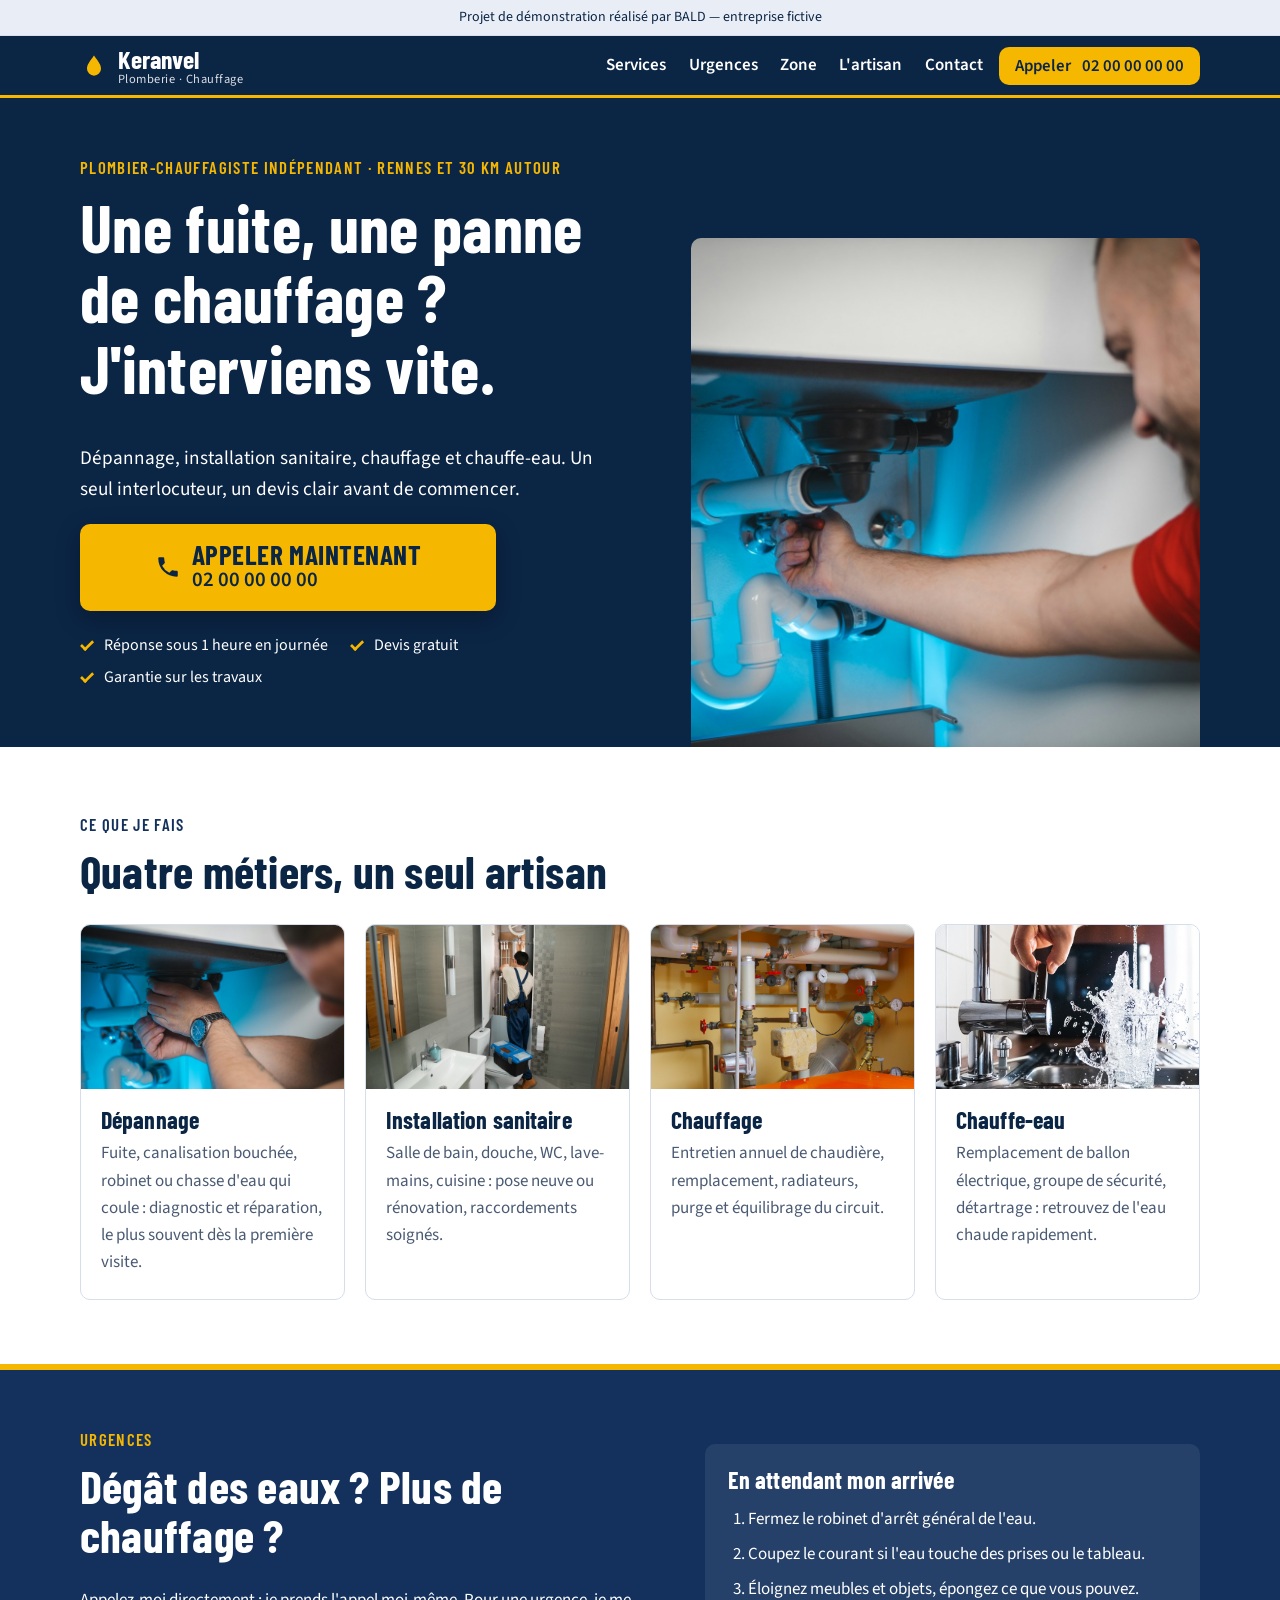
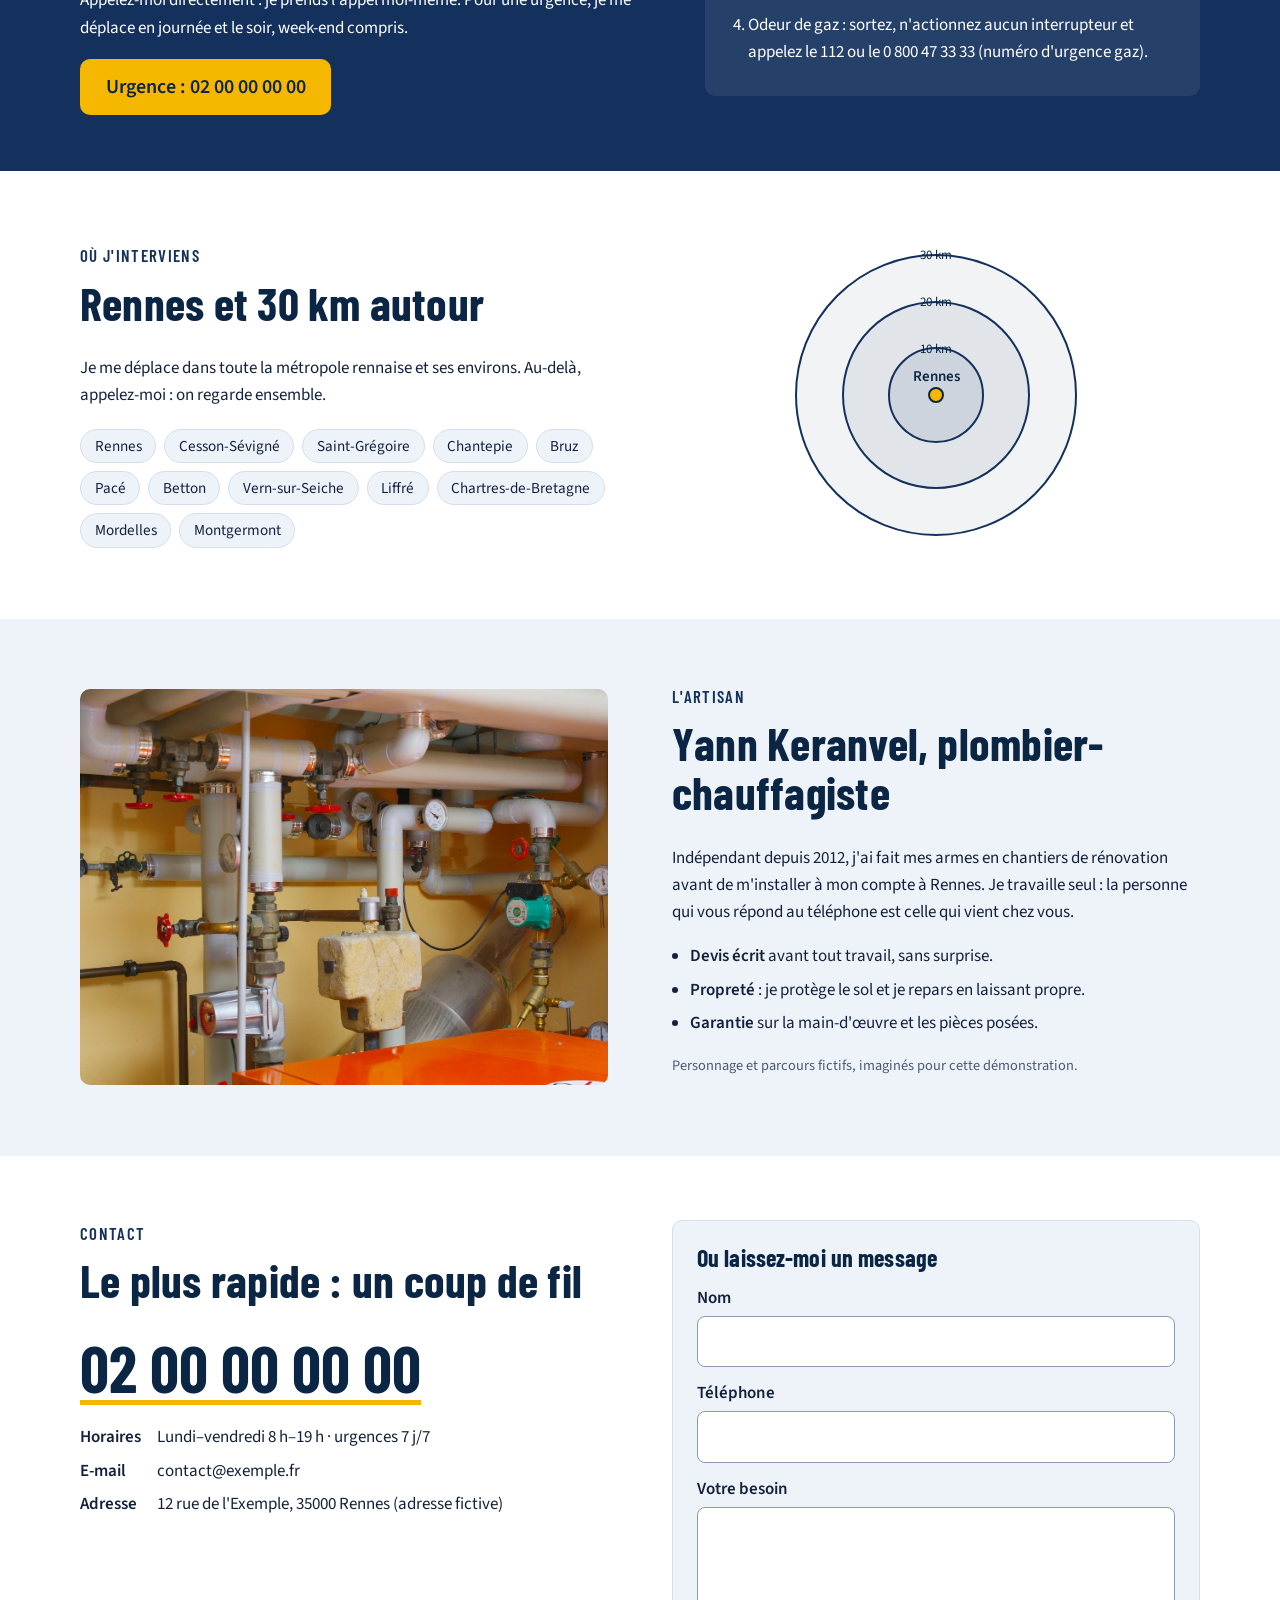
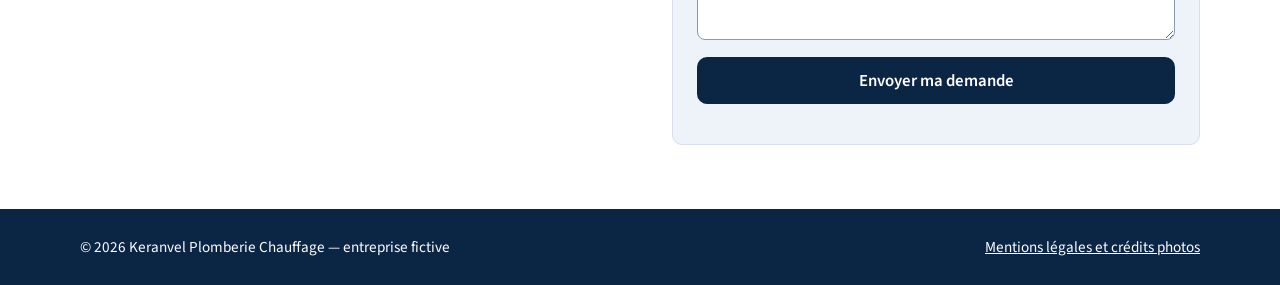
==== index.html @ 7578f1aa "Structure du site vitrine : page unique, mentions légales, CLAUDE.md Co-Authored-By: Claude Sonnet 5" ====
<!doctype html>
<html lang="fr">
<head>
  <meta charset="utf-8">
  <meta name="viewport" content="width=device-width, initial-scale=1">
  <title>Keranvel Plomberie Chauffage — Plombier à Rennes (site de démonstration)</title>
  <meta name="description" content="Démonstration : site vitrine d'un plombier-chauffagiste indépendant à Rennes et dans un rayon de 30 km. Entreprise fictive.">
  <meta name="robots" content="noindex, nofollow">
  <meta name="theme-color" content="#0b2545">
  <link rel="icon" href="data:image/svg+xml,%3Csvg xmlns='http://www.w3.org/2000/svg' viewBox='0 0 32 32'%3E%3Crect width='32' height='32' rx='6' fill='%230b2545'/%3E%3Cpath d='M16 6c4 6 7 9 7 13a7 7 0 0 1-14 0c0-4 3-7 7-13z' fill='%23f5b700'/%3E%3C/svg%3E">
  <link rel="preload" href="fonts/BarlowCondensed-700.woff2" as="font" type="font/woff2" crossorigin>
  <link rel="stylesheet" href="css/style.css">
</head>
<body>
  <a class="skip" href="#contenu">Aller au contenu</a>
  <div class="demo-banner" role="note">Projet de démonstration réalisé par BALD — entreprise fictive</div>

  <header class="site-header">
    <div class="wrap header-in">
      <a class="brand" href="#top" aria-label="Keranvel Plomberie Chauffage, accueil">
        <svg width="28" height="28" viewBox="0 0 32 32" aria-hidden="true"><path d="M16 4c5 7 8 10.500 8 15a8 8 0 0 1-16 0c0-4.500 3-8 8-15z" fill="#f5b700"/></svg>
        <span>Keranvel <small>Plomberie · Chauffage</small></span>
      </a>
      <nav aria-label="Navigation principale" class="nav">
        <a href="#services">Services</a>
        <a href="#urgences">Urgences</a>
        <a href="#zone">Zone</a>
        <a href="#artisan">L'artisan</a>
        <a href="#contact">Contact</a>
      </nav>
      <a class="btn btn-call btn-sm" href="tel:+33200000000">Appeler <span class="hide-sm">02 00 00 00 00</span></a>
    </div>
  </header>

  <main id="contenu">
    <section class="hero" id="top">
      <div class="wrap hero-in">
        <div class="hero-text">
          <p class="eyebrow">Plombier-chauffagiste indépendant · Rennes et 30 km autour</p>
          <h1>Une fuite, une panne de chauffage ? J'interviens vite.</h1>
          <p class="lead">Dépannage, installation sanitaire, chauffage et chauffe-eau. Un seul interlocuteur, un devis clair avant de commencer.</p>
          <a class="btn btn-call btn-xl" href="tel:+33200000000">
            <svg width="26" height="26" viewBox="0 0 24 24" aria-hidden="true"><path fill="currentColor" d="M6.600 10.800a15 15 0 0 0 6.600 6.600l2.200-2.200a1 1 0 0 1 1-.25 11.400 11.400 0 0 0 3.600.57 1 1 0 0 1 1 1V20a1 1 0 0 1-1 1A17 17 0 0 1 3 4a1 1 0 0 1 1-1h3.500a1 1 0 0 1 1 1c0 1.250.2 2.450.57 3.600a1 1 0 0 1-.25 1z"/></svg>
            <span><strong>Appeler maintenant</strong><em>02 00 00 00 00</em></span>
          </a>
          <ul class="ticks">
            <li>Réponse sous 1 heure en journée</li>
            <li>Devis gratuit</li>
            <li>Garantie sur les travaux</li>
          </ul>
        </div>
        <figure class="hero-img">
          <img src="img/siphon.jpg" width="1400" height="1050" alt="Plombier en train de resserrer le siphon d'un évier" fetchpriority="high">
        </figure>
      </div>
    </section>

    <section class="section" id="services" aria-labelledby="t-services">
      <div class="wrap">
        <p class="eyebrow">Ce que je fais</p>
        <h2 id="t-services">Quatre métiers, un seul artisan</h2>
        <div class="cards">
          <article class="card">
            <img src="img/evier.jpg" width="1400" height="1050" loading="lazy" alt="Réparation sous un évier de cuisine">
            <div class="card-body">
              <h3>Dépannage</h3>
              <p>Fuite, canalisation bouchée, robinet ou chasse d'eau qui coule : diagnostic et réparation, le plus souvent dès la première visite.</p>
            </div>
          </article>
          <article class="card">
            <img src="img/salle-de-bain.jpg" width="1400" height="933" loading="lazy" alt="Plombier intervenant sur les arrivées d'eau d'une salle de bain">
            <div class="card-body">
              <h3>Installation sanitaire</h3>
              <p>Salle de bain, douche, WC, lave-mains, cuisine : pose neuve ou rénovation, raccordements soignés.</p>
            </div>
          </article>
          <article class="card">
            <img src="img/chaufferie.jpg" width="1400" height="931" loading="lazy" alt="Local technique avec tuyauteries, vannes et circulateur de chauffage">
            <div class="card-body">
              <h3>Chauffage</h3>
              <p>Entretien annuel de chaudière, remplacement, radiateurs, purge et équilibrage du circuit.</p>
            </div>
          </article>
          <article class="card">
            <img src="img/robinet.jpg" width="933" height="1400" loading="lazy" alt="Eau coulant d'un robinet de cuisine dans un verre">
            <div class="card-body">
              <h3>Chauffe-eau</h3>
              <p>Remplacement de ballon électrique, groupe de sécurité, détartrage : retrouvez de l'eau chaude rapidement.</p>
            </div>
          </article>
        </div>
      </div>
    </section>

    <section class="urgence" id="urgences" aria-labelledby="t-urgences">
      <div class="wrap urgence-in">
        <div>
          <p class="eyebrow eyebrow-light">Urgences</p>
          <h2 id="t-urgences">Dégât des eaux ? Plus de chauffage ?</h2>
          <p>Appelez-moi directement : je prends l'appel moi-même. Pour une urgence, je me déplace en journée et le soir, week-end compris.</p>
          <a class="btn btn-call btn-lg" href="tel:+33200000000">Urgence : 02 00 00 00 00</a>
        </div>
        <div class="reflex">
          <h3>En attendant mon arrivée</h3>
          <ol>
            <li>Fermez le robinet d'arrêt général de l'eau.</li>
            <li>Coupez le courant si l'eau touche des prises ou le tableau.</li>
            <li>Éloignez meubles et objets, épongez ce que vous pouvez.</li>
            <li>Odeur de gaz : sortez, n'actionnez aucun interrupteur et appelez le 112 ou le 0 800 47 33 33 (numéro d'urgence gaz).</li>
          </ol>
        </div>
      </div>
    </section>

    <section class="section" id="zone" aria-labelledby="t-zone">
      <div class="wrap zone-in">
        <div>
          <p class="eyebrow">Où j'interviens</p>
          <h2 id="t-zone">Rennes et 30 km autour</h2>
          <p>Je me déplace dans toute la métropole rennaise et ses environs. Au-delà, appelez-moi : on regarde ensemble.</p>
          <ul class="communes">
            <li>Rennes</li><li>Cesson-Sévigné</li><li>Saint-Grégoire</li><li>Chantepie</li>
            <li>Bruz</li><li>Pacé</li><li>Betton</li><li>Vern-sur-Seiche</li>
            <li>Liffré</li><li>Chartres-de-Bretagne</li><li>Mordelles</li><li>Montgermont</li>
          </ul>
        </div>
        <svg class="radar" viewBox="0 0 320 320" role="img" aria-labelledby="radar-t">
          <title id="radar-t">Schéma : zone d'intervention de 10, 20 et 30 km autour de Rennes</title>
          <circle cx="160" cy="160" r="140" class="r3"/>
          <circle cx="160" cy="160" r="93" class="r2"/>
          <circle cx="160" cy="160" r="47" class="r1"/>
          <circle cx="160" cy="160" r="7" class="pt"/>
          <text x="160" y="146" text-anchor="middle" class="lbl-c">Rennes</text>
          <text x="160" y="118" text-anchor="middle" class="lbl">10 km</text>
          <text x="160" y="71" text-anchor="middle" class="lbl">20 km</text>
          <text x="160" y="24" text-anchor="middle" class="lbl">30 km</text>
        </svg>
      </div>
    </section>

    <section class="section section-alt" id="artisan" aria-labelledby="t-artisan">
      <div class="wrap artisan-in">
        <figure>
          <img src="img/chaufferie.jpg" width="1400" height="931" loading="lazy" alt="Installation de chauffage avec vannes rouges et manomètres" class="artisan-img">
        </figure>
        <div>
          <p class="eyebrow">L'artisan</p>
          <h2 id="t-artisan">Yann Keranvel, plombier-chauffagiste</h2>
          <p>Indépendant depuis 2012, j'ai fait mes armes en chantiers de rénovation avant de m'installer à mon compte à Rennes. Je travaille seul : la personne qui vous répond au téléphone est celle qui vient chez vous.</p>
          <ul class="values">
            <li><strong>Devis écrit</strong> avant tout travail, sans surprise.</li>
            <li><strong>Propreté</strong> : je protège le sol et je repars en laissant propre.</li>
            <li><strong>Garantie</strong> sur la main-d'œuvre et les pièces posées.</li>
          </ul>
          <p class="note">Personnage et parcours fictifs, imaginés pour cette démonstration.</p>
        </div>
      </div>
    </section>

    <section class="section" id="contact" aria-labelledby="t-contact">
      <div class="wrap contact-in">
        <div>
          <p class="eyebrow">Contact</p>
          <h2 id="t-contact">Le plus rapide : un coup de fil</h2>
          <a class="phone-big" href="tel:+33200000000">02 00 00 00 00</a>
          <dl class="infos">
            <dt>Horaires</dt><dd>Lundi–vendredi 8 h–19 h · urgences 7 j/7</dd>
            <dt>E-mail</dt><dd>contact@exemple.fr</dd>
            <dt>Adresse</dt><dd>12 rue de l'Exemple, 35000 Rennes (adresse fictive)</dd>
          </dl>
        </div>
        <form id="form" class="form" novalidate>
          <h3>Ou laissez-moi un message</h3>
          <label for="nom">Nom</label>
          <input id="nom" name="nom" type="text" autocomplete="name" required>
          <label for="tel">Téléphone</label>
          <input id="tel" name="tel" type="tel" autocomplete="tel" required>
          <label for="msg">Votre besoin</label>
          <textarea id="msg" name="msg" rows="4" required></textarea>
          <button class="btn btn-primary" type="submit">Envoyer ma demande</button>
          <p id="form-status" class="form-status" role="status" tabindex="-1"></p>
        </form>
      </div>
    </section>
  </main>

  <footer class="site-footer">
    <div class="wrap foot-in">
      <p>© 2026 Keranvel Plomberie Chauffage — entreprise fictive</p>
      <p><a href="mentions-legales.html">Mentions légales et crédits photos</a></p>
    </div>
  </footer>

  <a class="callbar" href="tel:+33200000000" aria-label="Appeler le 02 00 00 00 00">
    <svg width="22" height="22" viewBox="0 0 24 24" aria-hidden="true"><path fill="currentColor" d="M6.600 10.800a15 15 0 0 0 6.600 6.600l2.200-2.200a1 1 0 0 1 1-.25 11.400 11.400 0 0 0 3.600.57 1 1 0 0 1 1 1V20a1 1 0 0 1-1 1A17 17 0 0 1 3 4a1 1 0 0 1 1-1h3.500a1 1 0 0 1 1 1c0 1.250.2 2.450.57 3.600a1 1 0 0 1-.25 1z"/></svg>
    Appeler · 02 00 00 00 00
  </a>

  <script src="js/main.js"></script>
</body>
</html>
---- css/style.css ----
@font-face{font-family:"Barlow Condensed";font-weight:700;font-style:normal;font-display:swap;src:url("../fonts/BarlowCondensed-700.woff2") format("woff2")}
@font-face{font-family:"Barlow Condensed";font-weight:600;font-style:normal;font-display:swap;src:url("../fonts/BarlowCondensed-600.woff2") format("woff2")}
@font-face{font-family:"Source Sans 3";font-weight:400;font-style:normal;font-display:swap;src:url("../fonts/SourceSans3-400.woff2") format("woff2")}
@font-face{font-family:"Source Sans 3";font-weight:600;font-style:normal;font-display:swap;src:url("../fonts/SourceSans3-600.woff2") format("woff2")}

:root{
  --navy:#0b2545;
  --navy-2:#13315c;
  --ink:#14213d;
  --muted:#4a5a73;
  --paper:#ffffff;
  --mist:#eef3f9;
  --line:#d5deea;
  --amber:#f5b700;
  --amber-d:#d99e00;
  --focus:#005fcc;
  --radius:10px;
  --head:"Barlow Condensed","Arial Narrow",sans-serif;
  --body:"Source Sans 3",system-ui,-apple-system,"Segoe UI",sans-serif;
}
*,*::before,*::after{box-sizing:border-box}
html{scroll-behavior:smooth;scroll-padding-top:84px}
body{margin:0;font-family:var(--body);font-size:1.0625rem;line-height:1.6;color:var(--ink);background:var(--paper);padding-bottom:72px}
img{max-width:100%;height:auto;display:block}
a{color:var(--navy-2)}
:focus-visible{outline:3px solid var(--focus);outline-offset:3px;border-radius:4px}
.wrap{width:min(1120px,100% - 2rem);margin-inline:auto}
.skip{position:absolute;left:-999px;top:0;background:var(--amber);color:var(--navy);padding:.75rem 1rem;z-index:100;font-weight:600}
.skip:focus{left:0}

h1,h2,h3{font-family:var(--head);font-weight:700;line-height:1.05;margin:0 0 .6em;letter-spacing:.005em;color:var(--navy)}
h1{font-size:clamp(2.4rem,8vw,4.2rem);color:#fff}
h2{font-size:clamp(2rem,5vw,2.9rem)}
h3{font-size:1.5rem}
.eyebrow{font-family:var(--head);font-weight:600;font-size:1.05rem;letter-spacing:.08em;text-transform:uppercase;color:var(--navy-2);margin:0 0 .6rem}
.eyebrow-light{color:var(--amber)}
.lead{font-size:1.2rem;max-width:34rem}

/* bandeau démo */
.demo-banner{background:#e9eef6;color:var(--navy);text-align:center;font-size:.875rem;padding:.4rem 1rem;border-bottom:1px solid var(--line)}

/* en-tête */
.site-header{position:sticky;top:0;z-index:50;background:var(--navy);color:#fff;border-bottom:3px solid var(--amber)}
.header-in{display:flex;align-items:center;gap:1rem;padding:.6rem 0}
.brand{display:flex;align-items:center;gap:.6rem;text-decoration:none;color:#fff;font-family:var(--head);font-weight:700;font-size:1.6rem;line-height:1}
.brand small{display:block;font-family:var(--body);font-weight:400;font-size:.78rem;letter-spacing:.04em;opacity:.85;margin-top:2px}
.nav{margin-left:auto;display:none;gap:1.4rem}
.nav a{color:#fff;text-decoration:none;font-weight:600}
.nav a:hover{text-decoration:underline;text-underline-offset:4px}
.header-in .btn-call{margin-left:auto}

/* boutons */
.btn{display:inline-flex;align-items:center;justify-content:center;gap:.7rem;border:0;border-radius:var(--radius);font:600 1.05rem/1.2 var(--body);padding:.85rem 1.4rem;text-decoration:none;cursor:pointer;transition:transform .15s,background-color .15s}
.btn-call{background:var(--amber);color:var(--navy)}
.btn-call:hover{background:var(--amber-d)}
.btn-primary{background:var(--navy);color:#fff;width:100%;margin-top:.5rem}
.btn-primary:hover{background:var(--navy-2)}
.btn-sm{padding:.55rem 1rem}
.btn-lg{font-size:1.25rem;padding:1rem 1.6rem}
.btn-xl{padding:1.1rem 1.6rem;width:100%;max-width:26rem;box-shadow:0 8px 24px rgba(0,0,0,.28)}
.btn-xl span{display:flex;flex-direction:column;text-align:left}
.btn-xl strong{font-family:var(--head);font-size:1.7rem;line-height:1;text-transform:uppercase;letter-spacing:.02em}
.btn-xl em{font-style:normal;font-size:1.3rem;font-weight:600}
@media (hover:hover){.btn:hover{transform:translateY(-2px)}}
.hide-sm{display:none}

/* hero */
.hero{background:var(--navy);color:#fff;overflow:hidden}
.hero-in{display:grid;gap:1.5rem;padding:2rem 0 0}
.hero .eyebrow{color:var(--amber)}
.hero-text{padding-bottom:1rem}
.ticks{list-style:none;padding:0;margin:1.4rem 0 0;display:flex;flex-wrap:wrap;gap:.4rem 1.4rem}
.ticks li{position:relative;padding-left:1.5rem;font-size:1rem}
.ticks li::before{content:"";position:absolute;left:0;top:.45em;width:.9rem;height:.5rem;border-left:3px solid var(--amber);border-bottom:3px solid var(--amber);transform:rotate(-45deg) scale(.9)}
.hero-img{margin:0 -1rem}
.hero-img img{width:100%;aspect-ratio:4/3;object-fit:cover;object-position:60% 50%}

/* sections */
.section{padding:4rem 0}
.section-alt{background:var(--mist)}
.cards{display:grid;gap:1.25rem;margin-top:1.5rem}
.card{background:#fff;border:1px solid var(--line);border-radius:var(--radius);overflow:hidden}
.card img{width:100%;aspect-ratio:16/10;object-fit:cover}
.card-body{padding:1.1rem 1.25rem 1.4rem}
.card-body p{margin:0;color:var(--muted)}
.card h3{margin-bottom:.35em}

/* urgences */
.urgence{background:var(--navy-2);color:#fff;padding:3.5rem 0;border-top:6px solid var(--amber)}
.urgence h2,.urgence h3{color:#fff}
.urgence-in{display:grid;gap:2rem}
.reflex{background:rgba(255,255,255,.08);border-radius:var(--radius);padding:1.4rem}
.reflex ol{margin:0;padding-left:1.25rem}
.reflex li{margin-bottom:.5rem}

/* zone */
.zone-in{display:grid;gap:2rem;align-items:center}
.communes{list-style:none;padding:0;margin:1.2rem 0 0;display:flex;flex-wrap:wrap;gap:.5rem}
.communes li{background:var(--mist);border:1px solid var(--line);border-radius:999px;padding:.25rem .85rem;font-size:.95rem}
.radar{width:min(320px,100%);margin-inline:auto}
.radar circle{fill:none;stroke:var(--navy-2);stroke-width:2}
.radar .r3{fill:rgba(19,49,92,.06)}.radar .r2{fill:rgba(19,49,92,.07)}.radar .r1{fill:rgba(19,49,92,.09)}
.radar .pt{fill:var(--amber);stroke:var(--navy)}
.radar text{font-family:var(--body);fill:var(--navy)}
.lbl{font-size:13px}.lbl-c{font-size:15px;font-weight:700}

/* artisan */
.artisan-in{display:grid;gap:2rem;align-items:center}
.artisan-img{border-radius:var(--radius);width:100%;aspect-ratio:4/3;object-fit:cover}
figure{margin:0}
.values{padding-left:1.1rem}
.values li{margin-bottom:.4rem}
.note{font-size:.9rem;color:var(--muted)}

/* contact */
.contact-in{display:grid;gap:2.5rem}
.phone-big{display:inline-block;font-family:var(--head);font-weight:700;font-size:clamp(2.6rem,10vw,4rem);color:var(--navy);text-decoration:none;line-height:1;margin:.2rem 0 1.2rem;border-bottom:5px solid var(--amber)}
.infos{display:grid;grid-template-columns:auto 1fr;gap:.4rem 1rem;margin:0}
.infos dt{font-weight:600}
.infos dd{margin:0}
.form{background:var(--mist);border:1px solid var(--line);border-radius:var(--radius);padding:1.5rem}
.form label{display:block;font-weight:600;margin:.8rem 0 .25rem}
.form input,.form textarea{width:100%;font:inherit;padding:.7rem .8rem;border:1.5px solid #8a9bb3;border-radius:8px;background:#fff;color:var(--ink)}
.form-status{margin:1rem 0 0;padding:0;font-weight:600;color:var(--navy)}
.form-status:not(:empty){padding:.8rem 1rem;background:#fff;border-left:5px solid var(--amber);border-radius:6px}

/* pied de page */
.site-footer{background:var(--navy);color:#fff;padding:1.6rem 0;font-size:.95rem}
.site-footer a{color:#fff}
.foot-in{display:flex;flex-wrap:wrap;justify-content:space-between;gap:.5rem 2rem}
.foot-in p{margin:0}

/* barre d'appel mobile */
.callbar{position:fixed;left:0;right:0;bottom:0;z-index:60;display:flex;align-items:center;justify-content:center;gap:.6rem;background:var(--amber);color:var(--navy);font-weight:700;font-size:1.15rem;text-decoration:none;padding:.95rem 1rem calc(.95rem + env(safe-area-inset-bottom));box-shadow:0 -4px 16px rgba(0,0,0,.2)}

/* pages de texte */
.legal{padding:3rem 0 4rem;max-width:46rem}
.legal h1{color:var(--navy);font-size:clamp(2.2rem,6vw,3.2rem)}
.legal h2{font-size:1.9rem;margin-top:2rem}

@media (min-width:640px){
  .hide-sm{display:inline}
  .cards{grid-template-columns:repeat(2,1fr)}
}
@media (min-width:900px){
  body{padding-bottom:0}
  .callbar{display:none}
  .nav{display:flex}
  .header-in .btn-call{margin-left:0}
  .hero-in{grid-template-columns:1.05fr .95fr;align-items:end;padding-top:3.5rem;gap:3rem}
  .hero-text{padding-bottom:3.5rem}
  .hero-img{margin:0}
  .hero-img img{aspect-ratio:1/1;border-radius:var(--radius) var(--radius) 0 0}
  .cards{grid-template-columns:repeat(4,1fr)}
  .urgence-in{grid-template-columns:1.2fr 1fr;align-items:center}
  .zone-in,.artisan-in,.contact-in{grid-template-columns:1fr 1fr;gap:4rem}
}
@media (prefers-reduced-motion:reduce){
  html{scroll-behavior:auto}
  *,*::before,*::after{transition:none!important;animation:none!important}
}
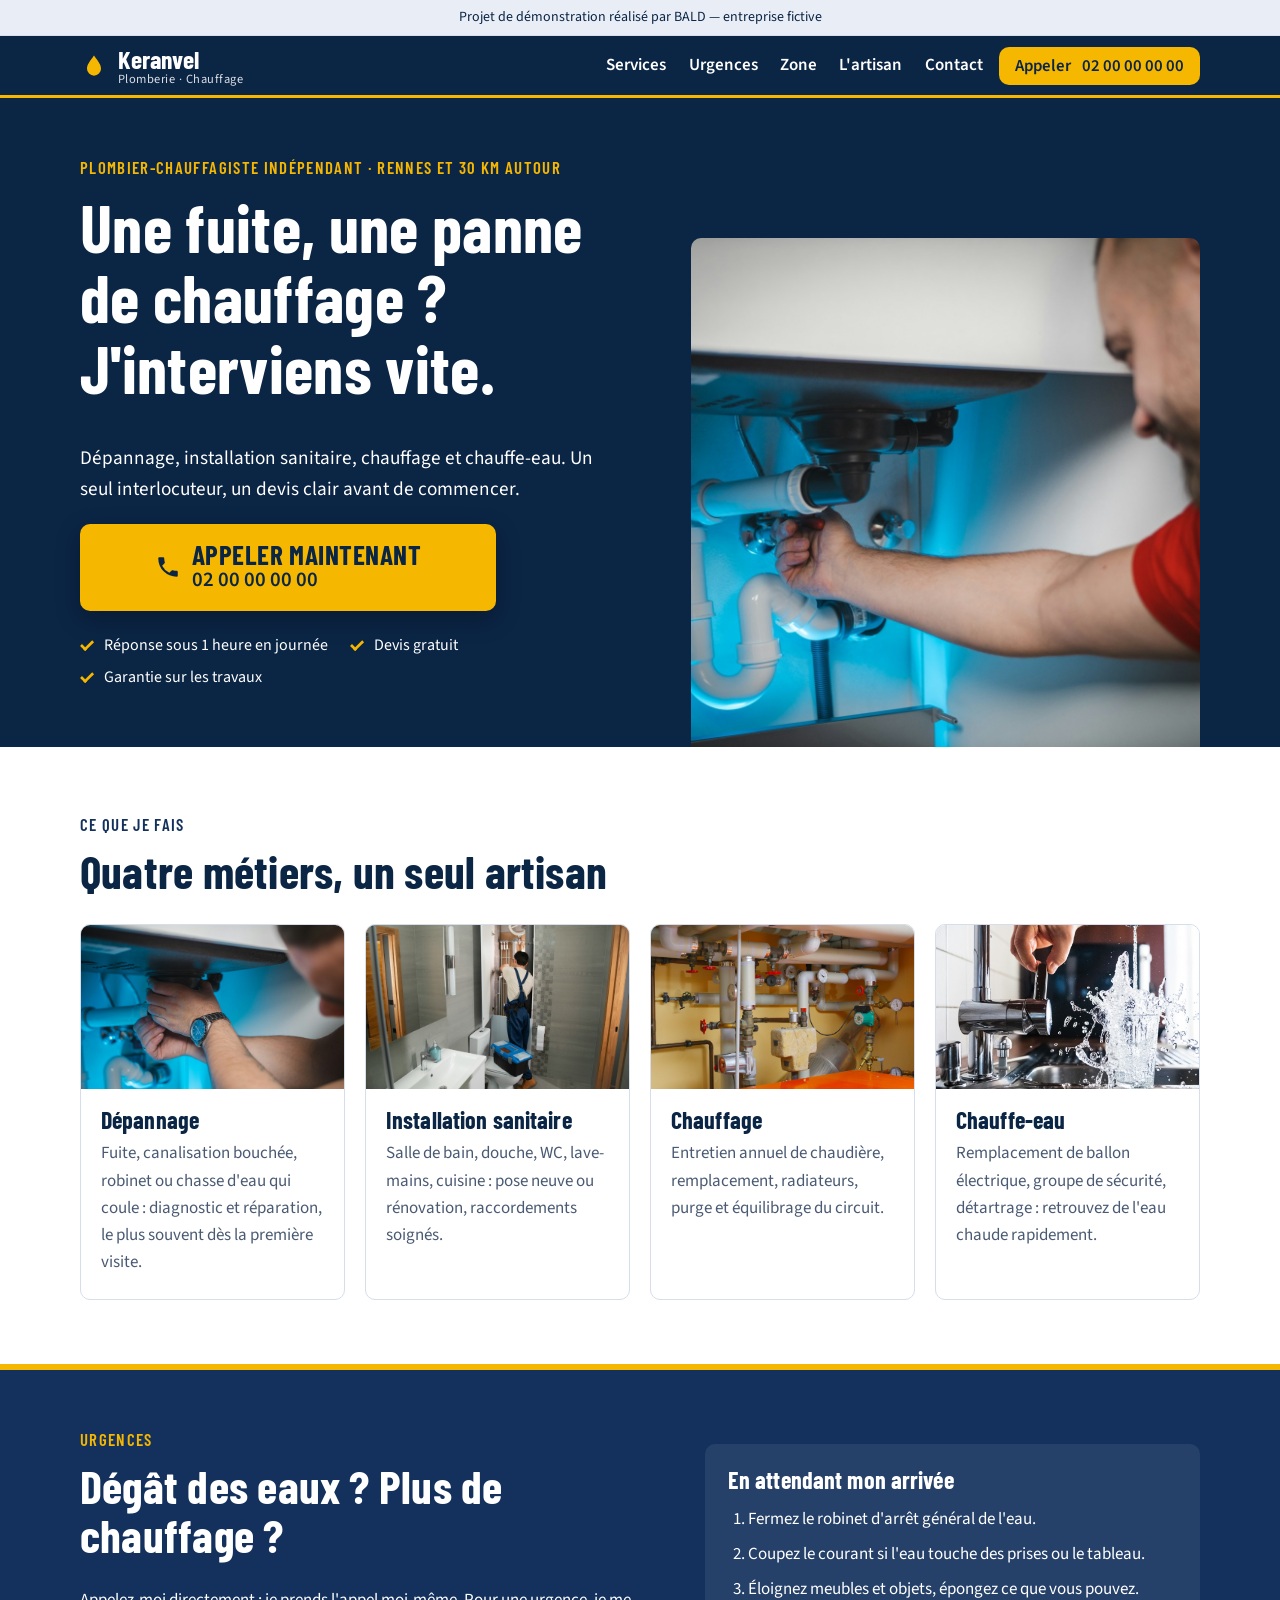
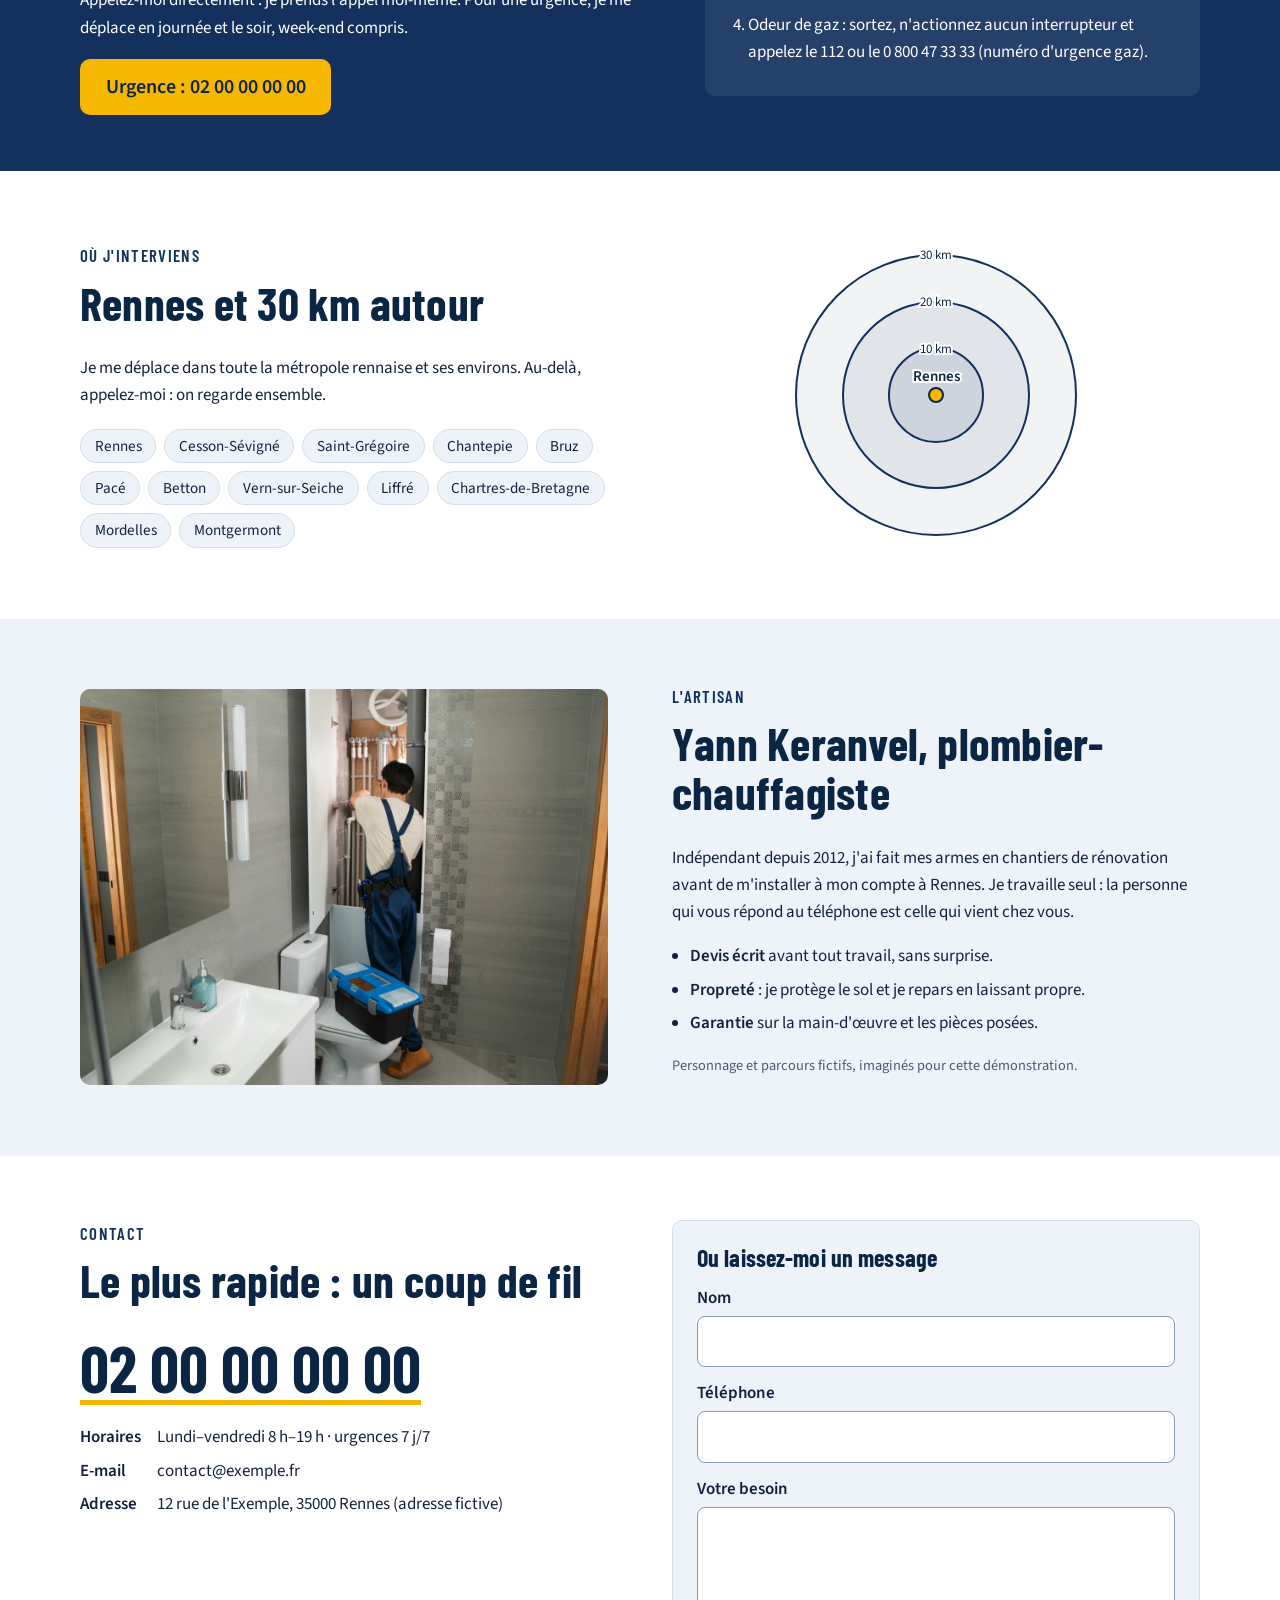
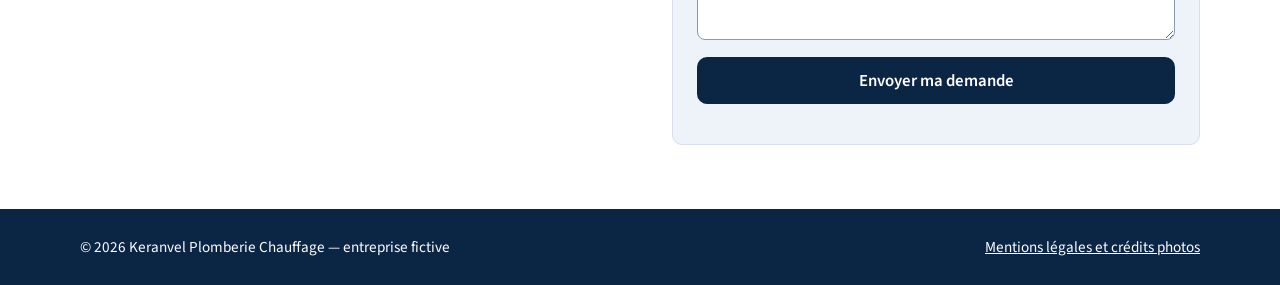
==== commit c40c363f: "Captures d'écran, correction image artisan et libellés de la zone Co-Authored-By: Claude Sonnet 5.5 " ====
--- a/index.html
+++ b/index.html
@@ -141,7 +141,7 @@
     <section class="section section-alt" id="artisan" aria-labelledby="t-artisan">
       <div class="wrap artisan-in">
         <figure>
-          <img src="img/chaufferie.jpg" width="1400" height="931" loading="lazy" alt="Installation de chauffage avec vannes rouges et manomètres" class="artisan-img">
+          <img src="img/salle-de-bain.jpg" width="1400" height="933" loading="lazy" alt="Plombier au travail dans une salle de bain (photo de banque d'images)" class="artisan-img">
         </figure>
         <div>
           <p class="eyebrow">L'artisan</p>
--- a/css/style.css
+++ b/css/style.css
@@ -101,7 +101,7 @@
 .radar circle{fill:none;stroke:var(--navy-2);stroke-width:2}
 .radar .r3{fill:rgba(19,49,92,.06)}.radar .r2{fill:rgba(19,49,92,.07)}.radar .r1{fill:rgba(19,49,92,.09)}
 .radar .pt{fill:var(--amber);stroke:var(--navy)}
-.radar text{font-family:var(--body);fill:var(--navy)}
+.radar text{font-family:var(--body);fill:var(--navy);stroke:#fff;stroke-width:4px;paint-order:stroke}
 .lbl{font-size:13px}.lbl-c{font-size:15px;font-weight:700}
 
 /* artisan */
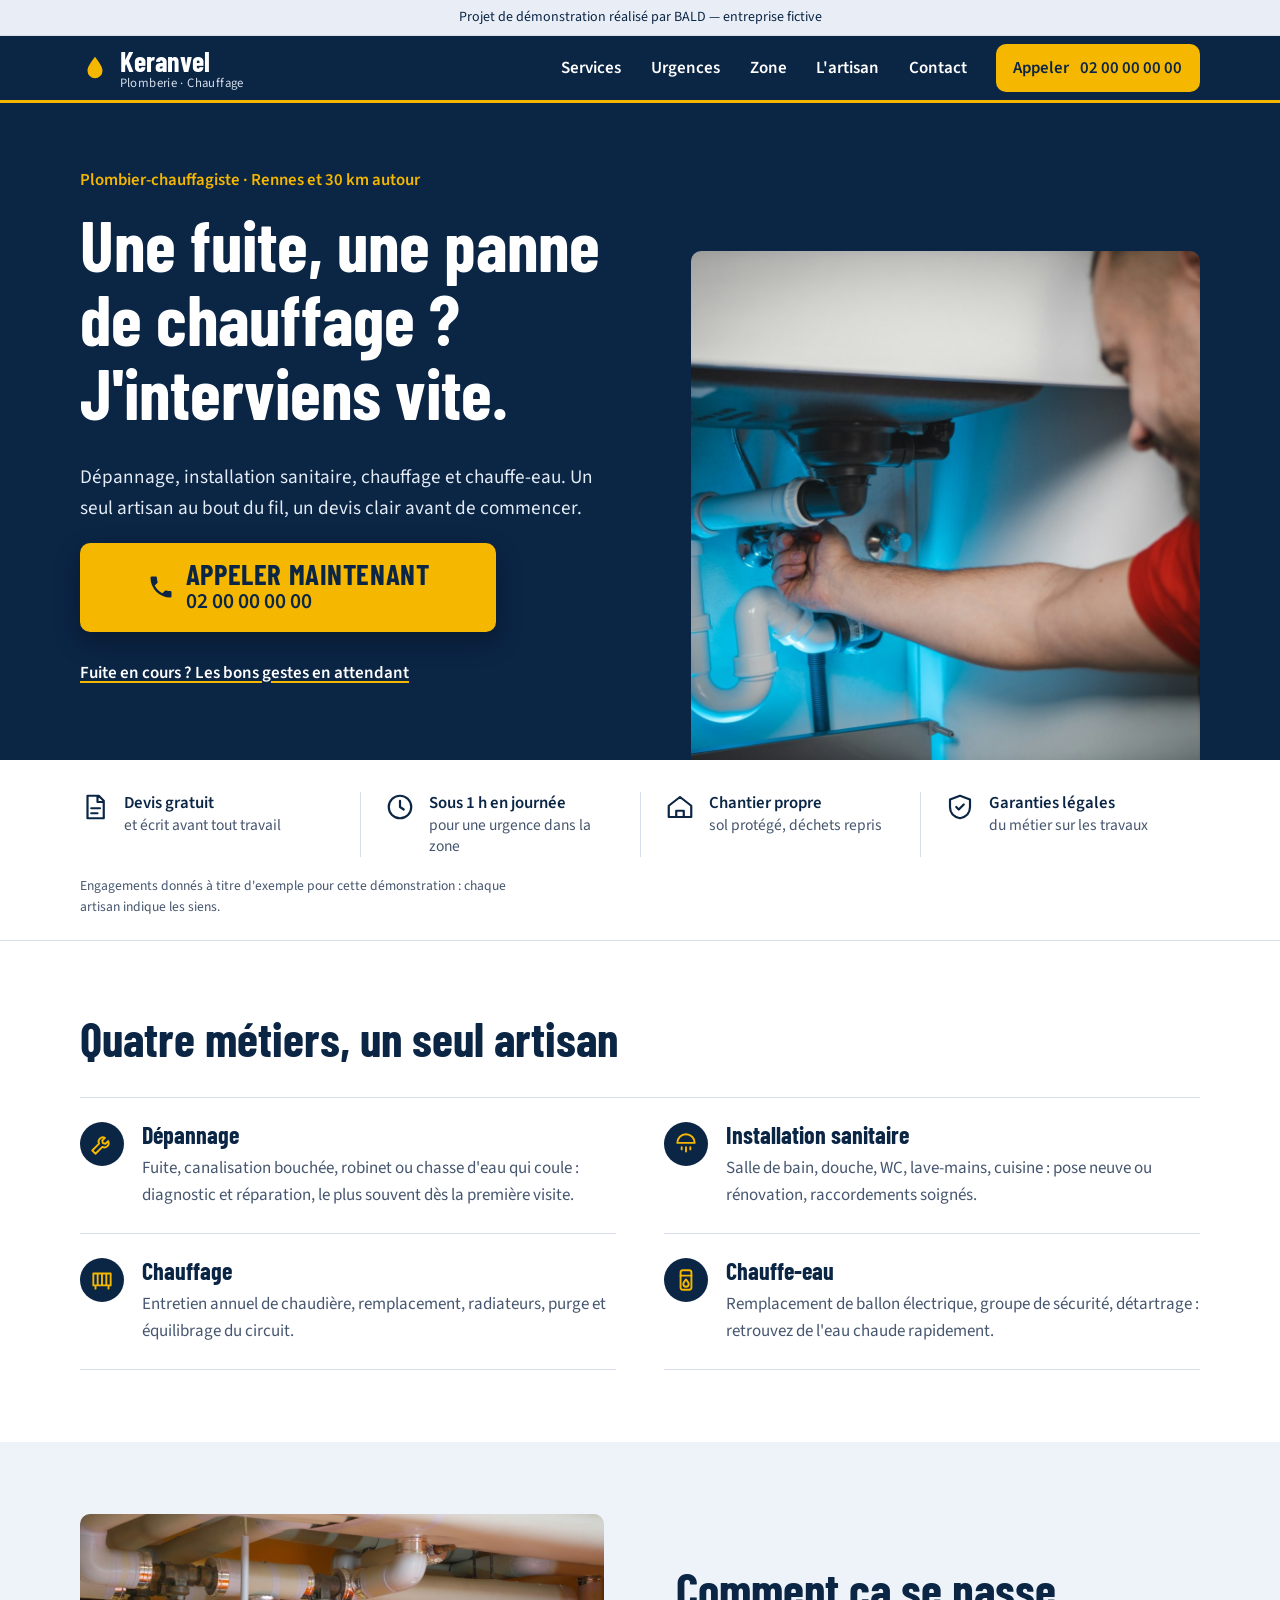
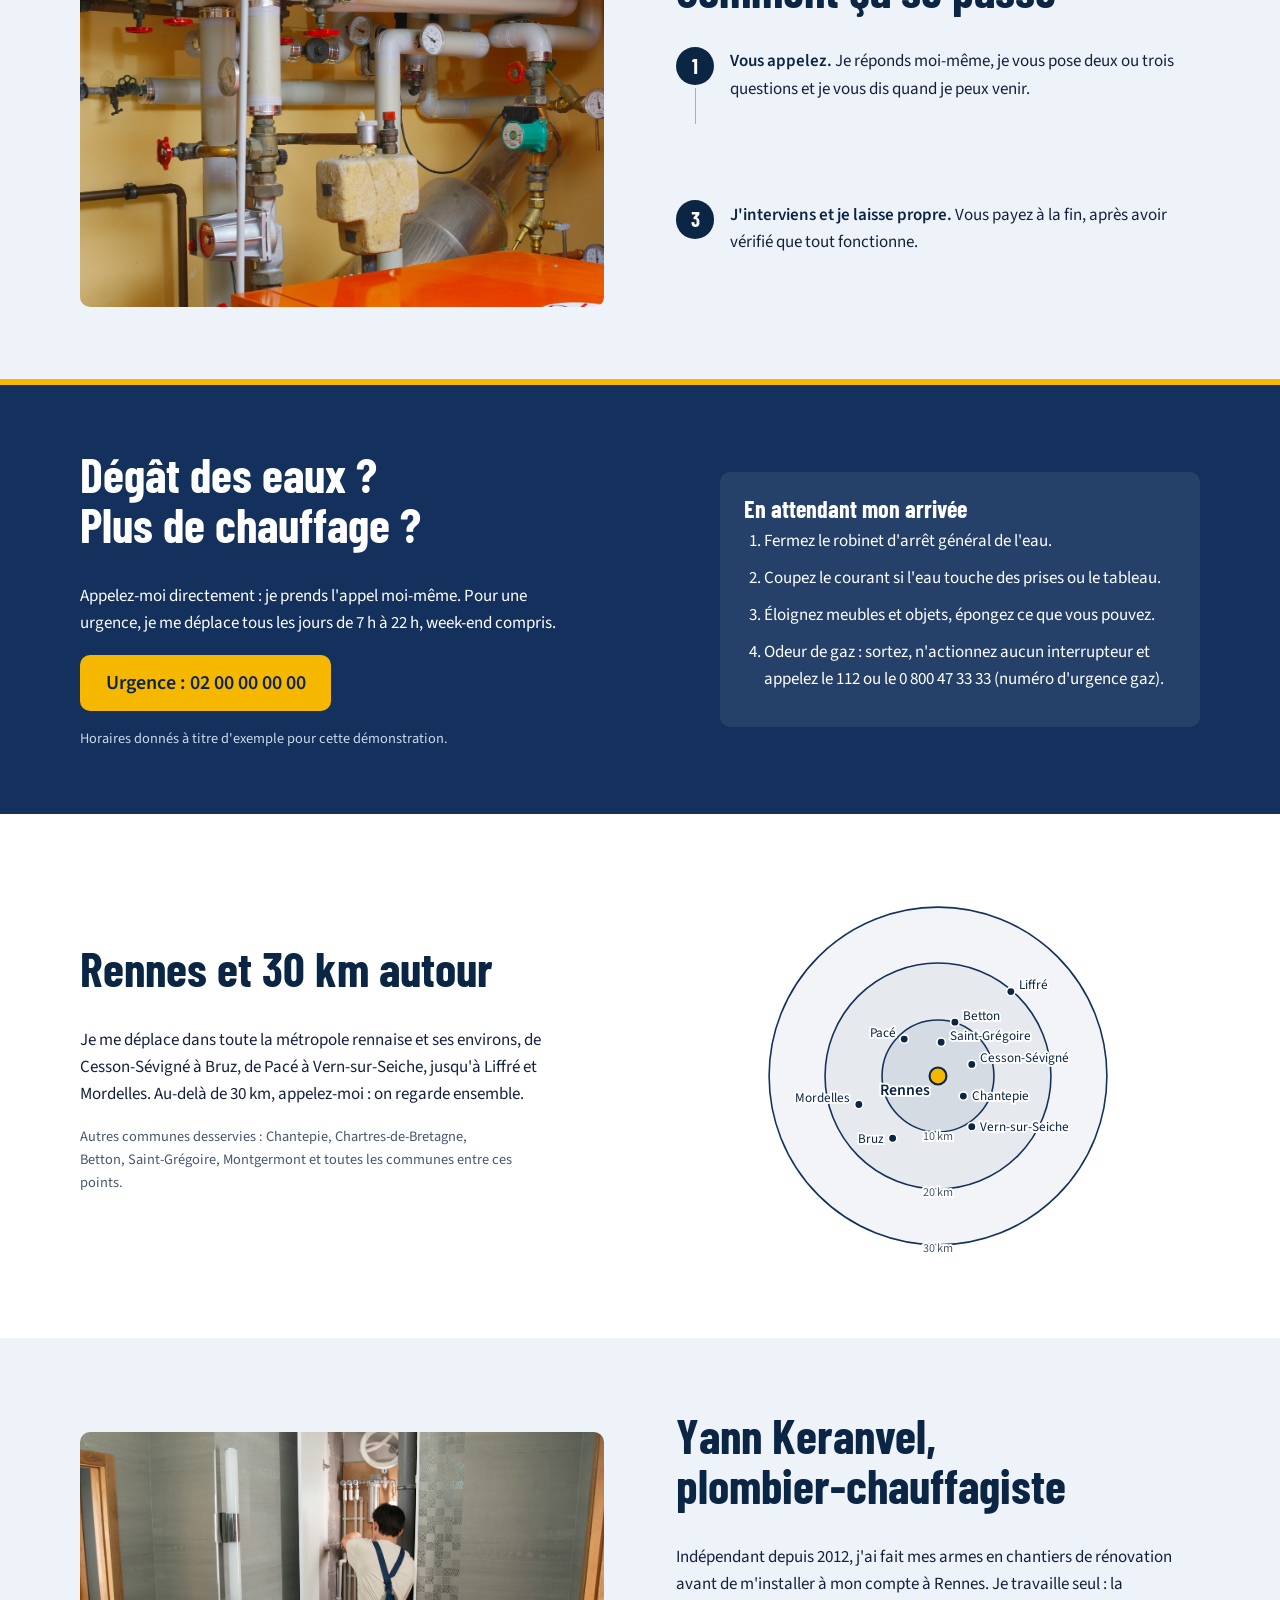
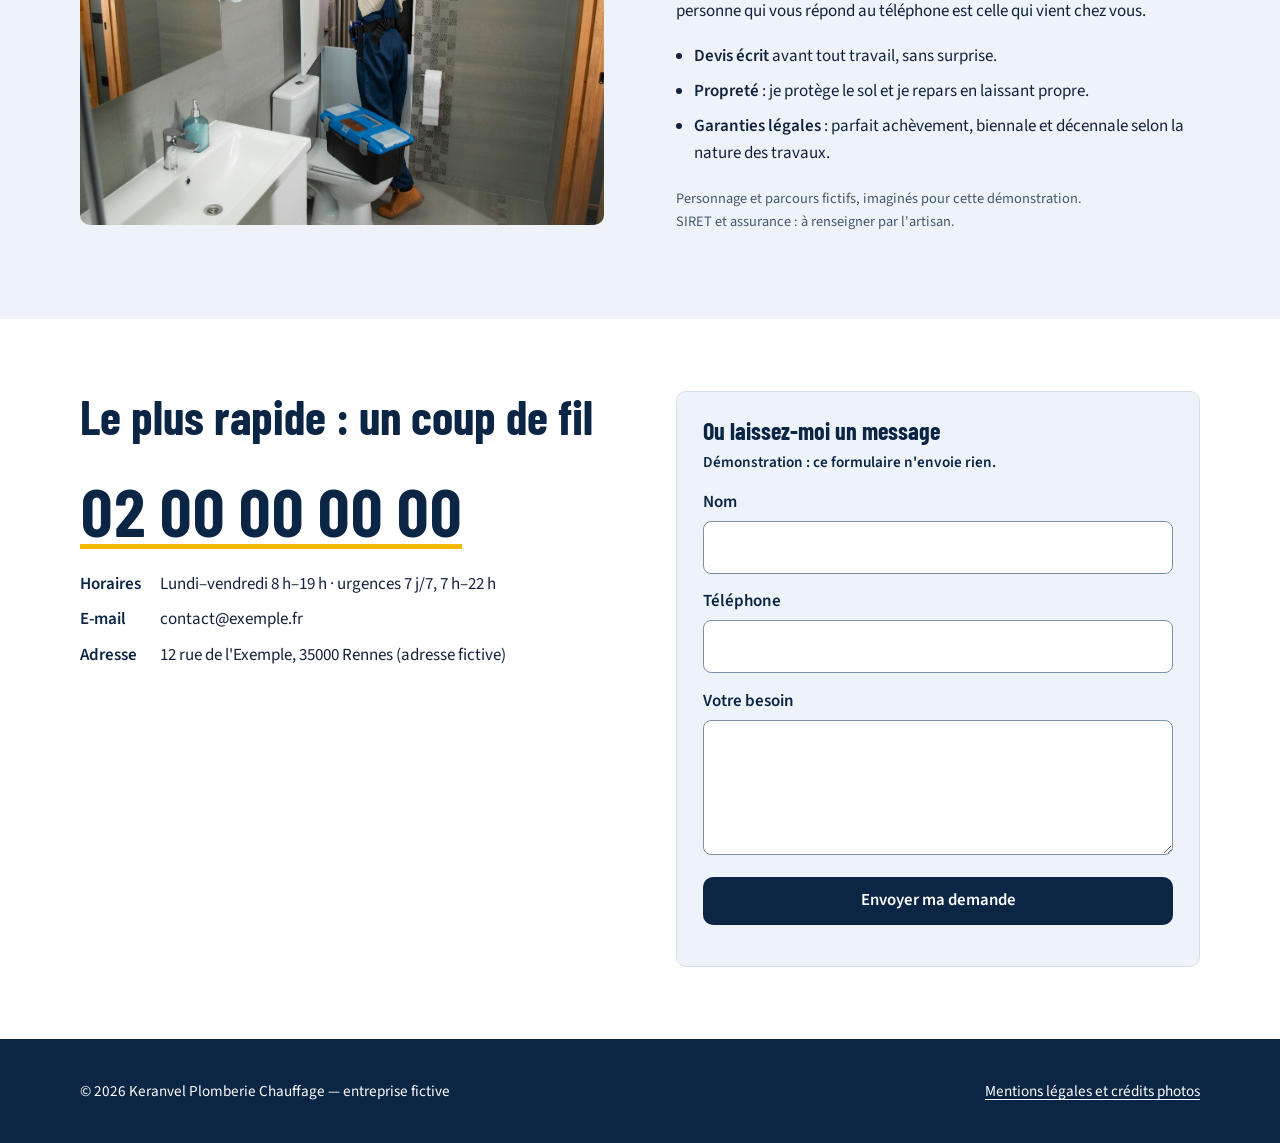
==== commit acb085be: "Étape 2 : accueil et engagements, services, déroulé, zone cartographiée, menu mobile, animations dis" ====
--- a/index.html
+++ b/index.html
@@ -4,12 +4,13 @@
   <meta charset="utf-8">
   <meta name="viewport" content="width=device-width, initial-scale=1">
   <title>Keranvel Plomberie Chauffage — Plombier à Rennes (site de démonstration)</title>
-  <meta name="description" content="Démonstration : site vitrine d'un plombier-chauffagiste indépendant à Rennes et dans un rayon de 30 km. Entreprise fictive.">
+  <meta name="description" content="Démonstration d'un site vitrine Essentiel : plombier-chauffagiste indépendant à Rennes et dans un rayon de 30 km. Entreprise fictive.">
   <meta name="robots" content="noindex, nofollow">
   <meta name="theme-color" content="#0b2545">
   <link rel="icon" href="data:image/svg+xml,%3Csvg xmlns='http://www.w3.org/2000/svg' viewBox='0 0 32 32'%3E%3Crect width='32' height='32' rx='6' fill='%230b2545'/%3E%3Cpath d='M16 6c4 6 7 9 7 13a7 7 0 0 1-14 0c0-4 3-7 7-13z' fill='%23f5b700'/%3E%3C/svg%3E">
   <link rel="preload" href="fonts/BarlowCondensed-700.woff2" as="font" type="font/woff2" crossorigin>
   <link rel="stylesheet" href="css/style.css">
+  <script>document.documentElement.classList.add('js')</script>
 </head>
 <body>
   <a class="skip" href="#contenu">Aller au contenu</a>
@@ -18,7 +19,7 @@
   <header class="site-header">
     <div class="wrap header-in">
       <a class="brand" href="#top" aria-label="Keranvel Plomberie Chauffage, accueil">
-        <svg width="28" height="28" viewBox="0 0 32 32" aria-hidden="true"><path d="M16 4c5 7 8 10.500 8 15a8 8 0 0 1-16 0c0-4.500 3-8 8-15z" fill="#f5b700"/></svg>
+        <svg width="30" height="30" viewBox="0 0 32 32" aria-hidden="true"><path d="M16 4c5 7 8 10.500 8 15a8 8 0 0 1-16 0c0-4.500 3-8 8-15z" fill="#f5b700"/></svg>
         <span>Keranvel <small>Plomberie · Chauffage</small></span>
       </a>
       <nav aria-label="Navigation principale" class="nav">
@@ -28,7 +29,17 @@
         <a href="#artisan">L'artisan</a>
         <a href="#contact">Contact</a>
       </nav>
-      <a class="btn btn-call btn-sm" href="tel:+33200000000">Appeler <span class="hide-sm">02 00 00 00 00</span></a>
+      <a class="btn btn-call btn-sm nav-call" href="tel:+33200000000">Appeler <span>02 00 00 00 00</span></a>
+      <details class="menu">
+        <summary>Menu<span class="menu-ico" aria-hidden="true"></span></summary>
+        <nav aria-label="Navigation principale (mobile)">
+          <a href="#services">Services</a>
+          <a href="#urgences">Urgences</a>
+          <a href="#zone">Zone d'intervention</a>
+          <a href="#artisan">L'artisan</a>
+          <a href="#contact">Contact</a>
+        </nav>
+      </details>
     </div>
   </header>
 
@@ -36,18 +47,14 @@
     <section class="hero" id="top">
       <div class="wrap hero-in">
         <div class="hero-text">
-          <p class="eyebrow">Plombier-chauffagiste indépendant · Rennes et 30 km autour</p>
+          <p class="where">Plombier-chauffagiste · Rennes et 30 km autour</p>
           <h1>Une fuite, une panne de chauffage ? J'interviens vite.</h1>
-          <p class="lead">Dépannage, installation sanitaire, chauffage et chauffe-eau. Un seul interlocuteur, un devis clair avant de commencer.</p>
+          <p class="lead">Dépannage, installation sanitaire, chauffage et chauffe-eau. Un seul artisan au bout du fil, un devis clair avant de commencer.</p>
           <a class="btn btn-call btn-xl" href="tel:+33200000000">
-            <svg width="26" height="26" viewBox="0 0 24 24" aria-hidden="true"><path fill="currentColor" d="M6.600 10.800a15 15 0 0 0 6.600 6.600l2.200-2.200a1 1 0 0 1 1-.25 11.400 11.400 0 0 0 3.600.57 1 1 0 0 1 1 1V20a1 1 0 0 1-1 1A17 17 0 0 1 3 4a1 1 0 0 1 1-1h3.500a1 1 0 0 1 1 1c0 1.250.2 2.450.57 3.600a1 1 0 0 1-.25 1z"/></svg>
+            <svg width="28" height="28" viewBox="0 0 24 24" aria-hidden="true"><path fill="currentColor" d="M6.600 10.800a15 15 0 0 0 6.600 6.600l2.200-2.200a1 1 0 0 1 1-.25 11.400 11.400 0 0 0 3.600.57 1 1 0 0 1 1 1V20a1 1 0 0 1-1 1A17 17 0 0 1 3 4a1 1 0 0 1 1-1h3.500a1 1 0 0 1 1 1c0 1.250.2 2.450.57 3.600a1 1 0 0 1-.25 1z"/></svg>
             <span><strong>Appeler maintenant</strong><em>02 00 00 00 00</em></span>
           </a>
-          <ul class="ticks">
-            <li>Réponse sous 1 heure en journée</li>
-            <li>Devis gratuit</li>
-            <li>Garantie sur les travaux</li>
-          </ul>
+          <a class="hero-link" href="#urgences">Fuite en cours ? Les bons gestes en attendant</a>
         </div>
         <figure class="hero-img">
           <img src="img/siphon.jpg" width="1400" height="1050" alt="Plombier en train de resserrer le siphon d'un évier" fetchpriority="high">
@@ -55,39 +62,79 @@
       </div>
     </section>
 
+    <section class="trust" aria-labelledby="t-trust">
+      <div class="wrap">
+        <h2 id="t-trust" class="sr-only">Mes engagements</h2>
+        <ul class="trust-list">
+          <li>
+            <svg viewBox="0 0 24 24" aria-hidden="true"><path d="M6 3h9l4 4v14H6zM14 3v5h5M9 13h7M9 17h5"/></svg>
+            <span><strong>Devis gratuit</strong> et écrit avant tout travail</span>
+          </li>
+          <li>
+            <svg viewBox="0 0 24 24" aria-hidden="true"><circle cx="12" cy="12" r="9"/><path d="M12 7v5l3 2"/></svg>
+            <span><strong>Sous 1 h en journée</strong> pour une urgence dans la zone</span>
+          </li>
+          <li>
+            <svg viewBox="0 0 24 24" aria-hidden="true"><path d="M3 11l9-7 9 7v9H3zM9 20v-5h6v5"/></svg>
+            <span><strong>Chantier propre</strong> sol protégé, déchets repris</span>
+          </li>
+          <li>
+            <svg viewBox="0 0 24 24" aria-hidden="true"><path d="M12 3l8 3v6c0 5-3.500 8-8 9-4.500-1-8-4-8-9V6zM9 12l2 2 4-4"/></svg>
+            <span><strong>Garanties légales</strong> du métier sur les travaux</span>
+          </li>
+        </ul>
+        <p class="trust-note">Engagements donnés à titre d'exemple pour cette démonstration : chaque artisan indique les siens.</p>
+      </div>
+    </section>
+
     <section class="section" id="services" aria-labelledby="t-services">
       <div class="wrap">
-        <p class="eyebrow">Ce que je fais</p>
         <h2 id="t-services">Quatre métiers, un seul artisan</h2>
-        <div class="cards">
-          <article class="card">
-            <img src="img/evier.jpg" width="1400" height="1050" loading="lazy" alt="Réparation sous un évier de cuisine">
-            <div class="card-body">
+        <ul class="services">
+          <li class="reveal">
+            <svg viewBox="0 0 24 24" aria-hidden="true"><path d="M14.700 6.300a4 4 0 0 0-5.400 5.400L3 18l3 3 6.300-6.300a4 4 0 0 0 5.400-5.400l-2.500 2.500-2.400-.6-.6-2.400z"/></svg>
+            <div>
               <h3>Dépannage</h3>
               <p>Fuite, canalisation bouchée, robinet ou chasse d'eau qui coule : diagnostic et réparation, le plus souvent dès la première visite.</p>
             </div>
-          </article>
-          <article class="card">
-            <img src="img/salle-de-bain.jpg" width="1400" height="933" loading="lazy" alt="Plombier intervenant sur les arrivées d'eau d'une salle de bain">
-            <div class="card-body">
+          </li>
+          <li class="reveal">
+            <svg viewBox="0 0 24 24" aria-hidden="true"><path d="M4 11a8 8 0 0 1 16 0zM8 15v2M12 15v4M16 15v2"/></svg>
+            <div>
               <h3>Installation sanitaire</h3>
               <p>Salle de bain, douche, WC, lave-mains, cuisine : pose neuve ou rénovation, raccordements soignés.</p>
             </div>
-          </article>
-          <article class="card">
-            <img src="img/chaufferie.jpg" width="1400" height="931" loading="lazy" alt="Local technique avec tuyauteries, vannes et circulateur de chauffage">
-            <div class="card-body">
+          </li>
+          <li class="reveal">
+            <svg viewBox="0 0 24 24" aria-hidden="true"><path d="M4 6h16v11H4zM8 6v11M12 6v11M16 6v11M6 20v-3M18 20v-3"/></svg>
+            <div>
               <h3>Chauffage</h3>
               <p>Entretien annuel de chaudière, remplacement, radiateurs, purge et équilibrage du circuit.</p>
             </div>
-          </article>
-          <article class="card">
-            <img src="img/robinet.jpg" width="933" height="1400" loading="lazy" alt="Eau coulant d'un robinet de cuisine dans un verre">
-            <div class="card-body">
+          </li>
+          <li class="reveal">
+            <svg viewBox="0 0 24 24" aria-hidden="true"><rect x="7" y="3" width="10" height="18" rx="2"/><path d="M7 8h10M12 11.500c1.500 1.800 2.500 3 2.500 4.200a2.500 2.500 0 0 1-5 0c0-1.200 1-2.400 2.500-4.200z"/></svg>
+            <div>
               <h3>Chauffe-eau</h3>
               <p>Remplacement de ballon électrique, groupe de sécurité, détartrage : retrouvez de l'eau chaude rapidement.</p>
             </div>
-          </article>
+          </li>
+        </ul>
+      </div>
+    </section>
+
+    <section class="section section-alt process" aria-labelledby="t-process">
+      <div class="wrap process-in">
+        <figure class="process-img">
+          <img src="img/chaufferie.jpg" width="1400" height="931" loading="lazy" alt="Local technique de chauffage avec tuyauteries, vannes et circulateur">
+        </figure>
+        <div>
+          <h2 id="t-process">Comment ça se passe</h2>
+          <ol class="steps">
+            <li class="reveal"><strong>Vous appelez.</strong> Je réponds moi-même, je vous pose deux ou trois questions et je vous dis quand je peux venir.</li>
+            <li class="reveal"><strong>Je vous donne un devis.</strong> Sur place, par écrit, gratuit. Rien n'est fait sans votre accord.</li>
+            <li class="reveal"><strong>J'interviens et je laisse propre.</strong> Vous payez à la fin, après avoir vérifié que tout fonctionne.</li>
+          </ol>
         </div>
       </div>
     </section>
@@ -95,10 +142,10 @@
     <section class="urgence" id="urgences" aria-labelledby="t-urgences">
       <div class="wrap urgence-in">
         <div>
-          <p class="eyebrow eyebrow-light">Urgences</p>
           <h2 id="t-urgences">Dégât des eaux ? Plus de chauffage ?</h2>
-          <p>Appelez-moi directement : je prends l'appel moi-même. Pour une urgence, je me déplace en journée et le soir, week-end compris.</p>
+          <p>Appelez-moi directement : je prends l'appel moi-même. Pour une urgence, je me déplace tous les jours de 7 h à 22 h, week-end compris.</p>
           <a class="btn btn-call btn-lg" href="tel:+33200000000">Urgence : 02 00 00 00 00</a>
+          <p class="fine">Horaires donnés à titre d'exemple pour cette démonstration.</p>
         </div>
         <div class="reflex">
           <h3>En attendant mon arrivée</h3>
@@ -115,25 +162,31 @@
     <section class="section" id="zone" aria-labelledby="t-zone">
       <div class="wrap zone-in">
         <div>
-          <p class="eyebrow">Où j'interviens</p>
           <h2 id="t-zone">Rennes et 30 km autour</h2>
-          <p>Je me déplace dans toute la métropole rennaise et ses environs. Au-delà, appelez-moi : on regarde ensemble.</p>
-          <ul class="communes">
-            <li>Rennes</li><li>Cesson-Sévigné</li><li>Saint-Grégoire</li><li>Chantepie</li>
-            <li>Bruz</li><li>Pacé</li><li>Betton</li><li>Vern-sur-Seiche</li>
-            <li>Liffré</li><li>Chartres-de-Bretagne</li><li>Mordelles</li><li>Montgermont</li>
-          </ul>
-        </div>
-        <svg class="radar" viewBox="0 0 320 320" role="img" aria-labelledby="radar-t">
-          <title id="radar-t">Schéma : zone d'intervention de 10, 20 et 30 km autour de Rennes</title>
-          <circle cx="160" cy="160" r="140" class="r3"/>
-          <circle cx="160" cy="160" r="93" class="r2"/>
-          <circle cx="160" cy="160" r="47" class="r1"/>
-          <circle cx="160" cy="160" r="7" class="pt"/>
-          <text x="160" y="146" text-anchor="middle" class="lbl-c">Rennes</text>
-          <text x="160" y="118" text-anchor="middle" class="lbl">10 km</text>
-          <text x="160" y="71" text-anchor="middle" class="lbl">20 km</text>
-          <text x="160" y="24" text-anchor="middle" class="lbl">30 km</text>
+          <p>Je me déplace dans toute la métropole rennaise et ses environs, de Cesson-Sévigné à Bruz, de Pacé à Vern-sur-Seiche, jusqu'à Liffré et Mordelles. Au-delà de 30 km, appelez-moi : on regarde ensemble.</p>
+          <p class="fine">Autres communes desservies : Chantepie, Chartres-de-Bretagne, Betton, Saint-Grégoire, Montgermont et toutes les communes entre ces points.</p>
+        </div>
+        <svg class="radar reveal" viewBox="0 0 360 360" role="img" aria-labelledby="radar-t">
+          <title id="radar-t">Schéma de la zone d'intervention : Rennes au centre, cercles de 10, 20 et 30 km, communes placées à leur position approximative</title>
+          <circle cx="180" cy="180" r="160" class="r3"/>
+          <circle cx="180" cy="180" r="107" class="r2"/>
+          <circle cx="180" cy="180" r="53" class="r1"/>
+          <text x="180" y="241" text-anchor="middle" class="ring">10 km</text>
+          <text x="180" y="294" text-anchor="middle" class="ring">20 km</text>
+          <text x="180" y="347" text-anchor="middle" class="ring">30 km</text>
+          <g class="dots">
+            <circle cx="212" cy="169" r="4"/><text x="220" y="167">Cesson-Sévigné</text>
+            <circle cx="183" cy="148" r="4"/><text x="191" y="146">Saint-Grégoire</text>
+            <circle cx="148" cy="145" r="4"/><text x="140" y="143" text-anchor="end">Pacé</text>
+            <circle cx="196" cy="129" r="4"/><text x="204" y="127">Betton</text>
+            <circle cx="249" cy="100" r="4"/><text x="257" y="98">Liffré</text>
+            <circle cx="204" cy="199" r="4"/><text x="212" y="203">Chantepie</text>
+            <circle cx="212" cy="228" r="4"/><text x="220" y="232">Vern-sur-Seiche</text>
+            <circle cx="137" cy="239" r="4"/><text x="129" y="243" text-anchor="end">Bruz</text>
+            <circle cx="105" cy="207" r="4"/><text x="97" y="205" text-anchor="end">Mordelles</text>
+          </g>
+          <circle cx="180" cy="180" r="8" class="pt"/>
+          <text x="172" y="198" text-anchor="end" class="city">Rennes</text>
         </svg>
       </div>
     </section>
@@ -144,15 +197,14 @@
           <img src="img/salle-de-bain.jpg" width="1400" height="933" loading="lazy" alt="Plombier au travail dans une salle de bain (photo de banque d'images)" class="artisan-img">
         </figure>
         <div>
-          <p class="eyebrow">L'artisan</p>
           <h2 id="t-artisan">Yann Keranvel, plombier-chauffagiste</h2>
           <p>Indépendant depuis 2012, j'ai fait mes armes en chantiers de rénovation avant de m'installer à mon compte à Rennes. Je travaille seul : la personne qui vous répond au téléphone est celle qui vient chez vous.</p>
           <ul class="values">
             <li><strong>Devis écrit</strong> avant tout travail, sans surprise.</li>
             <li><strong>Propreté</strong> : je protège le sol et je repars en laissant propre.</li>
-            <li><strong>Garantie</strong> sur la main-d'œuvre et les pièces posées.</li>
+            <li><strong>Garanties légales</strong> : parfait achèvement, biennale et décennale selon la nature des travaux.</li>
           </ul>
-          <p class="note">Personnage et parcours fictifs, imaginés pour cette démonstration.</p>
+          <p class="fine">Personnage et parcours fictifs, imaginés pour cette démonstration. SIRET et assurance : à renseigner par l'artisan.</p>
         </div>
       </div>
     </section>
@@ -160,25 +212,26 @@
     <section class="section" id="contact" aria-labelledby="t-contact">
       <div class="wrap contact-in">
         <div>
-          <p class="eyebrow">Contact</p>
           <h2 id="t-contact">Le plus rapide : un coup de fil</h2>
           <a class="phone-big" href="tel:+33200000000">02 00 00 00 00</a>
           <dl class="infos">
-            <dt>Horaires</dt><dd>Lundi–vendredi 8 h–19 h · urgences 7 j/7</dd>
+            <dt>Horaires</dt><dd>Lundi–vendredi 8 h–19 h · urgences 7 j/7, 7 h–22 h</dd>
             <dt>E-mail</dt><dd>contact@exemple.fr</dd>
             <dt>Adresse</dt><dd>12 rue de l'Exemple, 35000 Rennes (adresse fictive)</dd>
           </dl>
         </div>
-        <form id="form" class="form" novalidate>
+        <form id="form" class="form" method="dialog">
           <h3>Ou laissez-moi un message</h3>
+          <p class="form-demo">Démonstration : ce formulaire n'envoie rien.</p>
           <label for="nom">Nom</label>
           <input id="nom" name="nom" type="text" autocomplete="name" required>
           <label for="tel">Téléphone</label>
-          <input id="tel" name="tel" type="tel" autocomplete="tel" required>
+          <input id="tel" name="tel" type="tel" autocomplete="tel" inputmode="tel" pattern="[0-9 .+()\-]{10,}" title="Un numéro de téléphone, par exemple 06 12 34 56 78" required>
           <label for="msg">Votre besoin</label>
           <textarea id="msg" name="msg" rows="4" required></textarea>
           <button class="btn btn-primary" type="submit">Envoyer ma demande</button>
           <p id="form-status" class="form-status" role="status" tabindex="-1"></p>
+          <noscript><p class="form-status">Ceci est un site de démonstration : aucun message n'est envoyé.</p></noscript>
         </form>
       </div>
     </section>
--- a/css/style.css
+++ b/css/style.css
@@ -7,154 +7,213 @@
   --navy:#0b2545;
   --navy-2:#13315c;
   --ink:#14213d;
-  --muted:#4a5a73;
+  --muted:#46566f;
   --paper:#ffffff;
   --mist:#eef3f9;
   --line:#d5deea;
   --amber:#f5b700;
-  --amber-d:#d99e00;
+  --amber-d:#dba400;
   --focus:#005fcc;
   --radius:10px;
+  --ease:cubic-bezier(.16,1,.3,1);
   --head:"Barlow Condensed","Arial Narrow",sans-serif;
   --body:"Source Sans 3",system-ui,-apple-system,"Segoe UI",sans-serif;
 }
 *,*::before,*::after{box-sizing:border-box}
-html{scroll-behavior:smooth;scroll-padding-top:84px}
-body{margin:0;font-family:var(--body);font-size:1.0625rem;line-height:1.6;color:var(--ink);background:var(--paper);padding-bottom:72px}
+html{scroll-behavior:smooth;scroll-padding-top:96px}
+body{margin:0;font-family:var(--body);font-size:1.0625rem;line-height:1.6;color:var(--ink);background:var(--paper);padding-bottom:72px;accent-color:var(--navy)}
 img{max-width:100%;height:auto;display:block}
-a{color:var(--navy-2)}
+a{color:var(--navy-2);text-underline-offset:.2em}
+::selection{background:var(--amber);color:var(--navy)}
 :focus-visible{outline:3px solid var(--focus);outline-offset:3px;border-radius:4px}
+.hero :focus-visible,.urgence :focus-visible,.site-header :focus-visible,.site-footer :focus-visible{outline-color:#fff}
+.hero .btn-call:focus-visible,.urgence .btn-call:focus-visible,.site-header .btn-call:focus-visible{outline-color:#fff;outline-offset:4px}
+input,textarea{caret-color:var(--navy-2)}
 .wrap{width:min(1120px,100% - 2rem);margin-inline:auto}
+.sr-only{position:absolute;width:1px;height:1px;overflow:hidden;clip:rect(0 0 0 0);white-space:nowrap}
 .skip{position:absolute;left:-999px;top:0;background:var(--amber);color:var(--navy);padding:.75rem 1rem;z-index:100;font-weight:600}
 .skip:focus{left:0}
 
-h1,h2,h3{font-family:var(--head);font-weight:700;line-height:1.05;margin:0 0 .6em;letter-spacing:.005em;color:var(--navy)}
-h1{font-size:clamp(2.4rem,8vw,4.2rem);color:#fff}
-h2{font-size:clamp(2rem,5vw,2.9rem)}
-h3{font-size:1.5rem}
-.eyebrow{font-family:var(--head);font-weight:600;font-size:1.05rem;letter-spacing:.08em;text-transform:uppercase;color:var(--navy-2);margin:0 0 .6rem}
-.eyebrow-light{color:var(--amber)}
-.lead{font-size:1.2rem;max-width:34rem}
-
-/* bandeau démo */
+h1,h2,h3{font-family:var(--head);font-weight:700;line-height:1.05;margin:0 0 .6em;color:var(--navy);text-wrap:balance}
+h1{font-size:clamp(2.5rem,8.5vw,4.4rem);color:#fff;margin-bottom:.45em}
+h2{font-size:clamp(2.1rem,5vw,3rem);margin-bottom:.7em}
+h3{font-size:1.5rem;margin-bottom:.3em}
+p{margin:0 0 1em;max-width:62ch}
+.lead{font-size:1.2rem;max-width:34rem;color:#e4ecf6}
+.fine{font-size:.9rem;color:var(--muted)}
+
 .demo-banner{background:#e9eef6;color:var(--navy);text-align:center;font-size:.875rem;padding:.4rem 1rem;border-bottom:1px solid var(--line)}
 
 /* en-tête */
 .site-header{position:sticky;top:0;z-index:50;background:var(--navy);color:#fff;border-bottom:3px solid var(--amber)}
-.header-in{display:flex;align-items:center;gap:1rem;padding:.6rem 0}
-.brand{display:flex;align-items:center;gap:.6rem;text-decoration:none;color:#fff;font-family:var(--head);font-weight:700;font-size:1.6rem;line-height:1}
-.brand small{display:block;font-family:var(--body);font-weight:400;font-size:.78rem;letter-spacing:.04em;opacity:.85;margin-top:2px}
-.nav{margin-left:auto;display:none;gap:1.4rem}
-.nav a{color:#fff;text-decoration:none;font-weight:600}
-.nav a:hover{text-decoration:underline;text-underline-offset:4px}
-.header-in .btn-call{margin-left:auto}
+.header-in{display:flex;align-items:center;gap:1rem;min-height:64px}
+.brand{display:flex;align-items:center;gap:.6rem;text-decoration:none;color:#fff;font-family:var(--head);font-weight:700;font-size:1.75rem;line-height:1;min-height:48px}
+.brand small{display:block;font-family:var(--body);font-weight:400;font-size:.8rem;letter-spacing:.03em;color:#d3deec;margin-top:2px}
+.nav{display:none;margin-left:auto;gap:.25rem}
+.nav a{color:#fff;text-decoration:none;font-weight:600;padding:.7rem .8rem;border-radius:6px;min-height:44px;display:inline-flex;align-items:center}
+.nav a:hover{background:rgba(255,255,255,.1)}
+.nav-call{display:none}
+
+.menu{margin-left:auto;position:relative}
+.menu summary{list-style:none;cursor:pointer;display:flex;align-items:center;gap:.6rem;min-height:48px;padding:0 .9rem;border:1.5px solid rgba(255,255,255,.55);border-radius:var(--radius);font-weight:600}
+.menu summary::-webkit-details-marker{display:none}
+.menu-ico{width:18px;height:12px;border-top:2px solid #fff;border-bottom:2px solid #fff;position:relative}
+.menu-ico::after{content:"";position:absolute;left:0;right:0;top:3px;border-top:2px solid #fff}
+.menu[open] summary{background:rgba(255,255,255,.12)}
+.menu nav{position:absolute;right:0;top:calc(100% + .6rem);width:min(280px,calc(100vw - 2rem));background:#fff;border-radius:var(--radius);padding:.4rem;box-shadow:0 12px 32px rgba(11,37,69,.35)}
+.menu nav a{display:flex;align-items:center;min-height:48px;padding:0 1rem;color:var(--navy);font-weight:600;text-decoration:none;border-radius:6px}
+.menu nav a:hover{background:var(--mist)}
 
 /* boutons */
-.btn{display:inline-flex;align-items:center;justify-content:center;gap:.7rem;border:0;border-radius:var(--radius);font:600 1.05rem/1.2 var(--body);padding:.85rem 1.4rem;text-decoration:none;cursor:pointer;transition:transform .15s,background-color .15s}
+.btn{display:inline-flex;align-items:center;justify-content:center;gap:.7rem;border:0;border-radius:var(--radius);font:600 1.05rem/1.2 var(--body);padding:.85rem 1.4rem;min-height:48px;text-decoration:none;cursor:pointer;transition:transform .2s var(--ease),background-color .2s,box-shadow .2s}
 .btn-call{background:var(--amber);color:var(--navy)}
 .btn-call:hover{background:var(--amber-d)}
-.btn-primary{background:var(--navy);color:#fff;width:100%;margin-top:.5rem}
+.btn-primary{background:var(--navy);color:#fff;width:100%;margin-top:.8rem}
 .btn-primary:hover{background:var(--navy-2)}
-.btn-sm{padding:.55rem 1rem}
+.btn-sm{padding:.55rem 1.1rem}
 .btn-lg{font-size:1.25rem;padding:1rem 1.6rem}
-.btn-xl{padding:1.1rem 1.6rem;width:100%;max-width:26rem;box-shadow:0 8px 24px rgba(0,0,0,.28)}
+.btn-xl{padding:1.1rem 1.6rem;width:100%;max-width:26rem;box-shadow:0 10px 26px rgba(0,0,0,.3)}
 .btn-xl span{display:flex;flex-direction:column;text-align:left}
-.btn-xl strong{font-family:var(--head);font-size:1.7rem;line-height:1;text-transform:uppercase;letter-spacing:.02em}
-.btn-xl em{font-style:normal;font-size:1.3rem;font-weight:600}
+.btn-xl strong{font-family:var(--head);font-size:1.8rem;line-height:1;text-transform:uppercase;letter-spacing:.02em}
+.btn-xl em{font-style:normal;font-size:1.35rem;font-weight:600;font-variant-numeric:tabular-nums}
 @media (hover:hover){.btn:hover{transform:translateY(-2px)}}
-.hide-sm{display:none}
 
 /* hero */
 .hero{background:var(--navy);color:#fff;overflow:hidden}
-.hero-in{display:grid;gap:1.5rem;padding:2rem 0 0}
-.hero .eyebrow{color:var(--amber)}
-.hero-text{padding-bottom:1rem}
-.ticks{list-style:none;padding:0;margin:1.4rem 0 0;display:flex;flex-wrap:wrap;gap:.4rem 1.4rem}
-.ticks li{position:relative;padding-left:1.5rem;font-size:1rem}
-.ticks li::before{content:"";position:absolute;left:0;top:.45em;width:.9rem;height:.5rem;border-left:3px solid var(--amber);border-bottom:3px solid var(--amber);transform:rotate(-45deg) scale(.9)}
+.hero-in{display:grid;gap:1.75rem;padding:2.25rem 0 0}
+.where{font-weight:600;color:var(--amber);margin:0 0 .9rem;font-size:1.05rem}
+.hero-text{padding-bottom:.5rem}
+.hero-link{display:inline-block;margin-top:1.1rem;color:#fff;font-weight:600;padding:.6rem 0;text-decoration-thickness:2px;text-decoration-color:var(--amber)}
 .hero-img{margin:0 -1rem}
-.hero-img img{width:100%;aspect-ratio:4/3;object-fit:cover;object-position:60% 50%}
+.hero-img img{width:100%;aspect-ratio:16/10;object-fit:cover;object-position:62% 50%}
+
+/* bandeau de confiance */
+.trust{background:var(--paper);border-bottom:1px solid var(--line);padding:1.6rem 0 1.2rem}
+.trust-list{list-style:none;margin:0;padding:0;display:grid;gap:1.1rem}
+.trust-list li{display:flex;gap:.9rem;align-items:flex-start;line-height:1.35}
+.trust-list svg{flex:none;width:30px;height:30px;fill:none;stroke:var(--navy);stroke-width:1.75;stroke-linecap:round;stroke-linejoin:round}
+.trust-list strong{display:block;color:var(--navy);font-size:1.05rem}
+.trust-list span{color:var(--muted);font-size:.97rem}
+.trust-note{margin:1.1rem 0 0;font-size:.85rem;color:var(--muted)}
 
 /* sections */
-.section{padding:4rem 0}
+.section{padding:4.5rem 0}
 .section-alt{background:var(--mist)}
-.cards{display:grid;gap:1.25rem;margin-top:1.5rem}
-.card{background:#fff;border:1px solid var(--line);border-radius:var(--radius);overflow:hidden}
-.card img{width:100%;aspect-ratio:16/10;object-fit:cover}
-.card-body{padding:1.1rem 1.25rem 1.4rem}
-.card-body p{margin:0;color:var(--muted)}
-.card h3{margin-bottom:.35em}
+
+.services{list-style:none;margin:0;padding:0;display:grid;gap:0;border-top:1px solid var(--line)}
+.services li{display:flex;gap:1.1rem;padding:1.5rem 0;border-bottom:1px solid var(--line)}
+.services svg{flex:none;width:44px;height:44px;padding:9px;border-radius:50%;background:var(--navy);fill:none;stroke:var(--amber);stroke-width:1.75;stroke-linecap:round;stroke-linejoin:round}
+.services p{margin:0;color:var(--muted)}
+
+.process-in{display:grid;gap:2rem;align-items:center}
+.process-img img{width:100%;aspect-ratio:4/3;object-fit:cover;border-radius:var(--radius)}
+.steps{list-style:none;margin:0;padding:0;counter-reset:s;display:grid;gap:1.4rem}
+.steps li{position:relative;padding-left:3.4rem;counter-increment:s}
+.steps li::before{content:counter(s);position:absolute;left:0;top:-.1rem;width:2.4rem;height:2.4rem;border-radius:50%;background:var(--navy);color:#fff;font:700 1.3rem/2.4rem var(--head);text-align:center}
+.steps li:not(:last-child)::after{content:"";position:absolute;left:1.2rem;top:2.5rem;bottom:-1.3rem;border-left:1px solid #9fb2cc}
+.steps strong{color:var(--navy)}
 
 /* urgences */
-.urgence{background:var(--navy-2);color:#fff;padding:3.5rem 0;border-top:6px solid var(--amber)}
+.urgence{background:var(--navy-2);color:#fff;padding:4rem 0;border-top:6px solid var(--amber)}
 .urgence h2,.urgence h3{color:#fff}
+.urgence .fine{color:#cbd8ea;margin:1rem 0 0}
 .urgence-in{display:grid;gap:2rem}
-.reflex{background:rgba(255,255,255,.08);border-radius:var(--radius);padding:1.4rem}
+.reflex{background:rgba(255,255,255,.08);border-radius:var(--radius);padding:1.5rem}
 .reflex ol{margin:0;padding-left:1.25rem}
-.reflex li{margin-bottom:.5rem}
+.reflex li{margin-bottom:.6rem}
 
 /* zone */
 .zone-in{display:grid;gap:2rem;align-items:center}
-.communes{list-style:none;padding:0;margin:1.2rem 0 0;display:flex;flex-wrap:wrap;gap:.5rem}
-.communes li{background:var(--mist);border:1px solid var(--line);border-radius:999px;padding:.25rem .85rem;font-size:.95rem}
-.radar{width:min(320px,100%);margin-inline:auto}
-.radar circle{fill:none;stroke:var(--navy-2);stroke-width:2}
-.radar .r3{fill:rgba(19,49,92,.06)}.radar .r2{fill:rgba(19,49,92,.07)}.radar .r1{fill:rgba(19,49,92,.09)}
-.radar .pt{fill:var(--amber);stroke:var(--navy)}
-.radar text{font-family:var(--body);fill:var(--navy);stroke:#fff;stroke-width:4px;paint-order:stroke}
-.lbl{font-size:13px}.lbl-c{font-size:15px;font-weight:700}
+.radar{width:min(380px,100%);margin-inline:auto;overflow:visible}
+.radar circle{fill:none;stroke:var(--navy-2);stroke-width:1.5}
+.radar .r3{fill:rgba(19,49,92,.05)}.radar .r2{fill:rgba(19,49,92,.06)}.radar .r1{fill:rgba(19,49,92,.08)}
+.radar .dots circle{fill:var(--navy);stroke:#fff;stroke-width:1.5}
+.radar .pt{fill:var(--amber);stroke:var(--navy);stroke-width:2}
+.radar text{font-family:var(--body);font-size:12.5px;fill:var(--navy);stroke:var(--mist);stroke-width:3.5px;paint-order:stroke}
+.radar text{stroke:#fff}
+.radar .ring{fill:var(--muted);font-size:11.5px}
+.radar .city{font-size:15px;font-weight:600}
 
 /* artisan */
 .artisan-in{display:grid;gap:2rem;align-items:center}
-.artisan-img{border-radius:var(--radius);width:100%;aspect-ratio:4/3;object-fit:cover}
+.artisan-img{border-radius:var(--radius);width:100%;aspect-ratio:4/3;object-fit:cover;object-position:60% 40%}
 figure{margin:0}
-.values{padding-left:1.1rem}
-.values li{margin-bottom:.4rem}
-.note{font-size:.9rem;color:var(--muted)}
+.values{padding-left:1.1rem;margin:0 0 1.2rem}
+.values li{margin-bottom:.5rem}
 
 /* contact */
 .contact-in{display:grid;gap:2.5rem}
-.phone-big{display:inline-block;font-family:var(--head);font-weight:700;font-size:clamp(2.6rem,10vw,4rem);color:var(--navy);text-decoration:none;line-height:1;margin:.2rem 0 1.2rem;border-bottom:5px solid var(--amber)}
-.infos{display:grid;grid-template-columns:auto 1fr;gap:.4rem 1rem;margin:0}
-.infos dt{font-weight:600}
+.phone-big{display:inline-block;font-family:var(--head);font-weight:700;font-size:clamp(2.7rem,10.5vw,4.2rem);color:var(--navy);text-decoration:none;line-height:1;margin:.1rem 0 1.4rem;border-bottom:5px solid var(--amber);font-variant-numeric:tabular-nums}
+.phone-big:hover{background:rgba(245,183,0,.18)}
+.infos{display:grid;grid-template-columns:auto 1fr;gap:.5rem 1.2rem;margin:0}
+.infos dt{font-weight:600;color:var(--navy)}
 .infos dd{margin:0}
-.form{background:var(--mist);border:1px solid var(--line);border-radius:var(--radius);padding:1.5rem}
-.form label{display:block;font-weight:600;margin:.8rem 0 .25rem}
-.form input,.form textarea{width:100%;font:inherit;padding:.7rem .8rem;border:1.5px solid #8a9bb3;border-radius:8px;background:#fff;color:var(--ink)}
-.form-status{margin:1rem 0 0;padding:0;font-weight:600;color:var(--navy)}
-.form-status:not(:empty){padding:.8rem 1rem;background:#fff;border-left:5px solid var(--amber);border-radius:6px}
+.form{background:var(--mist);border:1px solid var(--line);border-radius:var(--radius);padding:1.6rem}
+.form-demo{margin:0 0 .4rem;font-size:.95rem;font-weight:600;color:var(--navy)}
+.form label{display:block;font-weight:600;margin:.9rem 0 .3rem;color:var(--navy)}
+.form input,.form textarea{width:100%;font:inherit;padding:.75rem .85rem;min-height:48px;border:1.5px solid #7b8fab;border-radius:8px;background:#fff;color:var(--ink);transition:border-color .2s,box-shadow .2s}
+.form input:hover,.form textarea:hover{border-color:var(--navy-2)}
+.form input:focus-visible,.form textarea:focus-visible{outline:none;border-color:var(--focus);box-shadow:0 0 0 3px rgba(0,95,204,.3)}
+.form input:user-invalid,.form textarea:user-invalid{border-color:#b3261e;box-shadow:0 0 0 1px #b3261e}
+.form-status{margin:1rem 0 0;padding:0;font-weight:600;color:var(--navy);max-width:none}
+.form-status:not(:empty){padding:.85rem 1rem;background:#fff;border:1px solid var(--navy-2);border-radius:8px}
+noscript .form-status{padding:.85rem 1rem;background:#fff;border:1px solid var(--navy-2);border-radius:8px}
 
 /* pied de page */
-.site-footer{background:var(--navy);color:#fff;padding:1.6rem 0;font-size:.95rem}
-.site-footer a{color:#fff}
-.foot-in{display:flex;flex-wrap:wrap;justify-content:space-between;gap:.5rem 2rem}
+.site-footer{background:var(--navy);color:#fff;padding:1.8rem 0;font-size:.95rem}
+.site-footer a{color:#fff;display:inline-block;padding:.7rem 0}
+.foot-in{display:flex;flex-wrap:wrap;justify-content:space-between;align-items:center;gap:.25rem 2rem}
 .foot-in p{margin:0}
 
 /* barre d'appel mobile */
-.callbar{position:fixed;left:0;right:0;bottom:0;z-index:60;display:flex;align-items:center;justify-content:center;gap:.6rem;background:var(--amber);color:var(--navy);font-weight:700;font-size:1.15rem;text-decoration:none;padding:.95rem 1rem calc(.95rem + env(safe-area-inset-bottom));box-shadow:0 -4px 16px rgba(0,0,0,.2)}
+.callbar{position:fixed;left:0;right:0;bottom:0;z-index:60;display:flex;align-items:center;justify-content:center;gap:.6rem;background:var(--amber);color:var(--navy);font-weight:700;font-size:1.15rem;text-decoration:none;padding:.95rem 1rem calc(.95rem + env(safe-area-inset-bottom));box-shadow:0 -4px 16px rgba(0,0,0,.2);font-variant-numeric:tabular-nums}
 
 /* pages de texte */
 .legal{padding:3rem 0 4rem;max-width:46rem}
 .legal h1{color:var(--navy);font-size:clamp(2.2rem,6vw,3.2rem)}
 .legal h2{font-size:1.9rem;margin-top:2rem}
+.legal ul a{display:inline-block;padding:.35rem 0}
+.legal li{margin-bottom:.2rem}
 
 @media (min-width:640px){
-  .hide-sm{display:inline}
-  .cards{grid-template-columns:repeat(2,1fr)}
+  .trust-list{grid-template-columns:repeat(2,1fr);gap:1.4rem 2rem}
+  .services{grid-template-columns:1fr 1fr;column-gap:3rem}
+  .services li:nth-last-child(2){border-bottom:1px solid var(--line)}
 }
 @media (min-width:900px){
   body{padding-bottom:0}
-  .callbar{display:none}
+  .callbar,.menu{display:none}
   .nav{display:flex}
-  .header-in .btn-call{margin-left:0}
-  .hero-in{grid-template-columns:1.05fr .95fr;align-items:end;padding-top:3.5rem;gap:3rem}
-  .hero-text{padding-bottom:3.5rem}
+  .nav-call{display:inline-flex}
+  .nav-call span{display:inline}
+  .hero-in{grid-template-columns:1.05fr .95fr;align-items:end;padding-top:4rem;gap:3rem}
+  .hero-text{padding-bottom:4rem}
   .hero-img{margin:0}
   .hero-img img{aspect-ratio:1/1;border-radius:var(--radius) var(--radius) 0 0}
-  .cards{grid-template-columns:repeat(4,1fr)}
-  .urgence-in{grid-template-columns:1.2fr 1fr;align-items:center}
-  .zone-in,.artisan-in,.contact-in{grid-template-columns:1fr 1fr;gap:4rem}
-}
+  .trust{padding:2rem 0 1.4rem}
+  .trust-list{grid-template-columns:repeat(4,1fr);gap:0}
+  .trust-list li{padding:0 1.5rem;border-left:1px solid var(--line)}
+  .trust-list li:first-child{padding-left:0;border-left:0}
+  .process-in,.zone-in,.artisan-in,.contact-in{grid-template-columns:1fr 1fr;gap:4.5rem}
+  .urgence-in{grid-template-columns:1.2fr 1fr;align-items:center;gap:4rem}
+}
+@media (max-width:899px){.nav-call span{display:none}}
+
+/* mouvement discret : jamais appliqué si le visiteur a demandé moins d'animations */
+@media (prefers-reduced-motion:no-preference){
+  .hero-text>*{animation:rise .8s var(--ease) both}
+  .hero-text>:nth-child(2){animation-delay:.07s}
+  .hero-text>:nth-child(3){animation-delay:.14s}
+  .hero-text>:nth-child(4){animation-delay:.22s}
+  .hero-text>:nth-child(5){animation-delay:.3s}
+  .hero-img img{animation:fade 1.1s var(--ease) both .1s}
+  .js .reveal{opacity:0;transform:translateY(14px);transition:opacity .7s var(--ease),transform .7s var(--ease);transition-delay:var(--d,0ms)}
+  .js .reveal.in{opacity:1;transform:none}
+  .js .radar.reveal{transform:scale(.96)}
+  .js .radar.reveal.in{transform:none}
+}
+@keyframes rise{from{opacity:0;transform:translateY(16px)}to{opacity:1;transform:none}}
+@keyframes fade{from{opacity:0}to{opacity:1}}
 @media (prefers-reduced-motion:reduce){
   html{scroll-behavior:auto}
   *,*::before,*::after{transition:none!important;animation:none!important}
